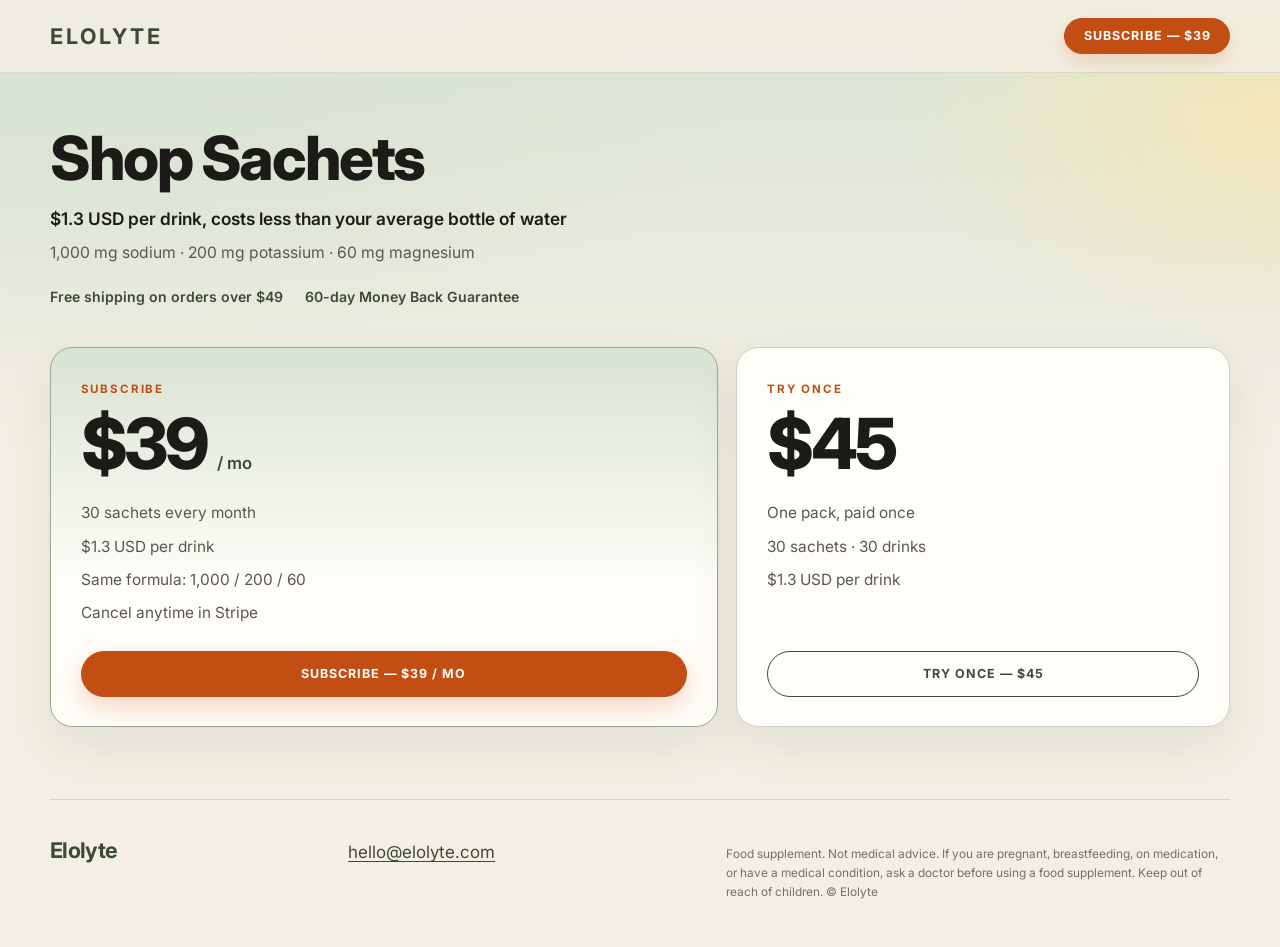
==== shop.html @ bbda3ca6 "Simplify the header to ELOLYTE and Subscribe — $39. Remove Shop Sachets from the nav on home and sho" ====
<!DOCTYPE html>
<html lang="en">
<head>
<meta charset="UTF-8">
<meta name="viewport" content="width=device-width, initial-scale=1.0">
<title>Shop Sachets — Elolyte</title>
<meta name="description" content="Elolyte sachets. Subscribe $39/mo or try once $45. $1.3 USD per drink. 1,000 mg sodium · 200 mg potassium · 60 mg magnesium.">
<meta name="robots" content="index,follow">
<meta name="theme-color" content="#d8e3d3">
<link rel="canonical" href="https://elolyte.com/shop.html">
<link rel="icon" href="favicon.svg" type="image/svg+xml">
<meta property="og:title" content="Shop Sachets — Elolyte">
<meta property="og:description" content="Subscribe $39/mo or try once $45. $1.3 USD per drink.">
<meta property="og:url" content="https://elolyte.com/shop.html">
<meta property="og:type" content="website">
<meta property="og:image" content="https://elolyte.com/assets/hydrate-hero.jpeg">
<meta property="og:image:alt" content="Elolyte hydrate sachet beside a glass of iced lemon water">
<meta name="twitter:card" content="summary_large_image">
<meta name="twitter:image" content="https://elolyte.com/assets/hydrate-hero.jpeg">
<link rel="preconnect" href="https://fonts.googleapis.com">
<link rel="preconnect" href="https://fonts.gstatic.com" crossorigin>
<link href="https://fonts.googleapis.com/css2?family=Inter:wght@400;500;600;700;800&display=swap" rel="stylesheet">
<link rel="stylesheet" href="styles.css">
</head>
<body>
  <header class="nav">
    <div class="wrap nav-inner">
      <a class="logo" href="/">ELOLYTE</a>
      <div class="nav-actions">
        <a class="btn nav-buy" data-buy="subscription" href="https://buy.stripe.com/00w9ATeHGcLve000Km6kg00">Subscribe — $39</a>
      </div>
    </div>
  </header>

  <main class="wrap shop" id="buy">
    <div class="shop-intro">
      <h1>Shop Sachets</h1>
      <p class="value-line">$1.3 USD per drink, costs less than your average bottle of water</p>
      <p class="dose-line">1,000 mg sodium · 200 mg potassium · 60 mg magnesium</p>
      <ul class="trust trust-shop" aria-label="Order guarantees">
        <li class="trust-item">Free shipping on orders over $49</li>
        <li class="trust-item">60-day Money Back Guarantee</li>
      </ul>
    </div>

    <div class="offers">
      <article class="offer offer-featured">
        <p class="offer-tag">Subscribe</p>
        <p class="price">$39 <span>/ mo</span></p>
        <ul>
          <li>30 sachets every month</li>
          <li>$1.3 USD per drink</li>
          <li>Same formula: 1,000 / 200 / 60</li>
          <li>Cancel anytime in Stripe</li>
        </ul>
        <a class="btn" data-buy="subscription" href="#buy">Subscribe — $39 / mo</a>
      </article>
      <article class="offer">
        <p class="offer-tag">Try once</p>
        <p class="price">$45</p>
        <ul>
          <li>One pack, paid once</li>
          <li>30 sachets · 30 drinks</li>
          <li>$1.3 USD per drink</li>
        </ul>
        <a class="btn btn-ghost" data-buy="one-time" href="#buy">Try once — $45</a>
      </article>
    </div>
  </main>

  <footer class="wrap">
    <a class="logo" href="/">Elolyte</a>
    <a href="mailto:hello@elolyte.com">hello@elolyte.com</a>
    <p class="fineprint">Food supplement. Not medical advice. If you are pregnant, breastfeeding, on medication, or have a medical condition, ask a doctor before using a food supplement. Keep out of reach of children. © Elolyte</p>
  </footer>
  <script src="buy.js"></script>
</body>
</html>
---- styles.css ----
:root {
  --sage: #c5d2be;
  --sage-wash: #d8e3d3;
  --sage-deep: #6f8468;
  --olive: #3d4a38;
  --cream: #f4efe4;
  --cream-hot: #fffaf1;
  --paper: #ece4d4;
  --ink: #1c1b17;
  --muted: #5a574e;
  --orange: #c24e14;
  --orange-hot: #a84210;
  --lemon: #e4b83a;
  --lemon-wash: #f3e7b8;
  --line: #c9d4c4;
  --card: #fffdf8;
  --fineprint: #6f7268;
  --shadow: 0 18px 46px rgba(61, 74, 56, 0.1);
}

*, *::before, *::after { box-sizing: border-box; margin: 0; padding: 0; }

html { scroll-behavior: smooth; }

body {
  min-height: 100svh;
  color: var(--ink);
  font-family: Inter, "Helvetica Neue", system-ui, sans-serif;
  font-size: 1.0625rem;
  line-height: 1.6;
  -webkit-font-smoothing: antialiased;
  background:
    radial-gradient(1200px 640px at 8% 0%, var(--sage-wash) 0%, transparent 58%),
    radial-gradient(900px 520px at 100% 12%, var(--lemon-wash) 0%, transparent 42%),
    linear-gradient(180deg, var(--sage-wash) 0%, var(--cream) 48%, var(--cream) 100%);
}

img { display: block; max-width: 100%; }
a { color: inherit; }
:focus-visible { outline: 2px solid var(--orange); outline-offset: 3px; }

.wrap { width: min(1180px, calc(100% - 3.25rem)); margin-inline: auto; }

.nav {
  position: sticky;
  top: 0;
  z-index: 20;
  background: color-mix(in srgb, var(--cream) 82%, transparent);
  backdrop-filter: blur(16px);
  border-bottom: 1px solid color-mix(in srgb, var(--line) 70%, transparent);
}

.nav-inner {
  display: flex;
  align-items: center;
  justify-content: space-between;
  height: 72px;
  gap: 1.25rem;
}

.nav-actions {
  display: flex;
  align-items: center;
  gap: 1rem 1.15rem;
}

.logo {
  font-size: 1.35rem;
  font-weight: 700;
  letter-spacing: -0.03em;
  text-decoration: none;
  color: var(--olive);
}

.nav .logo {
  letter-spacing: 0.14em;
}

.nav-link {
  text-decoration: none;
  font-size: 0.95rem;
  font-weight: 600;
  color: var(--olive);
}

.nav-link:hover,
.nav-link[aria-current="page"] { color: var(--ink); }

.btn {
  display: inline-flex;
  align-items: center;
  justify-content: center;
  gap: 0.55rem;
  background: var(--orange);
  color: #fff;
  text-decoration: none;
  border: 1px solid var(--orange);
  border-radius: 999px;
  padding: 1rem 1.55rem;
  font: 700 0.78rem/1 Inter, system-ui, sans-serif;
  letter-spacing: 0.08em;
  text-transform: uppercase;
  cursor: pointer;
  box-shadow: 0 10px 24px rgba(194, 78, 20, 0.22);
  transition: background 0.15s ease, border-color 0.15s ease, transform 0.15s ease;
}

.btn:hover { background: var(--orange-hot); border-color: var(--orange-hot); }
.btn:active { transform: translateY(1px); }

.nav-buy {
  padding: 0.7rem 1.15rem;
  box-shadow: 0 8px 18px rgba(194, 78, 20, 0.18);
}

.btn-ghost {
  background: transparent;
  color: var(--olive);
  border-color: var(--olive);
  box-shadow: none;
}

.btn-ghost:hover { background: var(--olive); color: var(--cream); border-color: var(--olive); }

.hero {
  display: grid;
  grid-template-columns: minmax(0, 1.02fr) minmax(0, 0.98fr);
  gap: 3.5rem;
  align-items: center;
  min-height: calc(100svh - 72px);
  padding: 3.25rem 0 4.25rem;
}

.hero h1 {
  font-size: clamp(2.7rem, 6.2vw, 4.85rem);
  font-weight: 800;
  letter-spacing: -0.045em;
  line-height: 1.02;
  max-width: 11ch;
  margin-bottom: 1.15rem;
}

.hero-sub {
  max-width: 36ch;
  color: var(--muted);
  font-size: 1.05rem;
  font-weight: 500;
  margin-bottom: 1.7rem;
}

.features {
  display: flex;
  flex-wrap: wrap;
  gap: 1.35rem 1.7rem;
  list-style: none;
  margin-top: 2.1rem;
}

.feature {
  display: flex;
  align-items: center;
  gap: 0.65rem;
  font-size: 0.92rem;
  font-weight: 600;
  color: var(--ink);
}

.feature svg {
  width: 1.35rem;
  height: 1.35rem;
  flex: none;
  color: var(--sage-deep);
}

.trust {
  display: flex;
  flex-wrap: wrap;
  gap: 0.7rem 1.35rem;
  list-style: none;
  margin-top: 1.55rem;
}

.trust-item {
  display: flex;
  align-items: center;
  gap: 0.5rem;
  font-size: 0.88rem;
  font-weight: 600;
  color: var(--olive);
}

.trust-item svg {
  width: 1.15rem;
  height: 1.15rem;
  flex: none;
  color: var(--lemon);
}

.trust-shop {
  margin: 1.35rem 0 0;
}

.hero-visual {
  position: relative;
}

.hero-photo {
  width: 100%;
  height: auto;
  max-height: min(78svh, 760px);
  object-fit: contain;
  filter: drop-shadow(0 22px 40px rgba(52, 62, 48, 0.16));
}

.shop {
  padding: 3.4rem 0 4.5rem;
}

.home-offers {
  padding-top: 1.2rem;
  border-top: 1px solid color-mix(in srgb, var(--line) 80%, transparent);
}

.shop-intro {
  max-width: 40rem;
  margin-bottom: 2.4rem;
}

.shop-intro h1,
.shop-intro h2 {
  font-size: clamp(2.4rem, 5vw, 3.8rem);
  font-weight: 800;
  letter-spacing: -0.04em;
  line-height: 1.05;
  margin-bottom: 0.85rem;
}

.value-line {
  font-size: 1.08rem;
  font-weight: 600;
  margin-bottom: 0.45rem;
}

.dose-line {
  color: var(--muted);
  font-size: 0.98rem;
}

.offers {
  display: grid;
  grid-template-columns: 1.15fr 0.85fr;
  gap: 1.15rem;
  align-items: stretch;
}

.offer {
  background: var(--card);
  border: 1px solid var(--line);
  border-radius: 1.4rem;
  padding: 2rem 1.85rem 1.8rem;
  display: flex;
  flex-direction: column;
  box-shadow: var(--shadow);
}

.offer-featured {
  background: linear-gradient(180deg, var(--sage-wash) 0%, var(--card) 62%);
  color: var(--ink);
  border-color: color-mix(in srgb, var(--sage-deep) 55%, var(--line));
}

.offer-tag {
  font-size: 0.72rem;
  font-weight: 700;
  letter-spacing: 0.16em;
  text-transform: uppercase;
  color: var(--orange);
  margin-bottom: 0.7rem;
}

.offer-featured .offer-tag { color: var(--orange); }

.price {
  font-size: clamp(3rem, 6vw, 4.4rem);
  font-weight: 800;
  letter-spacing: -0.045em;
  line-height: 0.9;
  margin: 0.15rem 0 0.45rem;
}

.price span {
  font-size: 1.05rem;
  font-weight: 600;
  letter-spacing: 0;
  color: var(--muted);
}

.offer-featured .price span { color: var(--olive); }

.offer ul {
  list-style: none;
  display: grid;
  gap: 0.55rem;
  margin: 1.15rem 0 1.55rem;
  color: var(--muted);
  font-size: 0.96rem;
}

.offer-featured ul { color: var(--muted); }
.offer .btn { width: 100%; margin-top: auto; }

footer {
  padding: 2.1rem 0 2.8rem;
  display: flex;
  justify-content: space-between;
  gap: 1rem;
  flex-wrap: wrap;
  align-items: baseline;
  border-top: 1px solid color-mix(in srgb, var(--line) 80%, transparent);
}

footer a { color: var(--olive); text-underline-offset: 3px; }
footer a:hover { color: var(--ink); }

.fineprint {
  width: 100%;
  font-size: 0.74rem;
  color: var(--fineprint);
  max-width: 72ch;
}

@media (max-width: 900px) {
  .wrap { width: min(1180px, calc(100% - 1.6rem)); }
  .hero,
  .offers { grid-template-columns: 1fr; }
  .hero {
    gap: 1.5rem;
    padding: 1.4rem 0 2.6rem;
    min-height: unset;
  }
  .hero-visual { order: -1; }
  .hero h1 { max-width: 12ch; }
  .hero-photo { max-height: min(58svh, 460px); margin-inline: auto; }
  .features { gap: 0.95rem 1.2rem; }
  .shop { padding: 2rem 0 3.2rem; }
  .nav-actions { gap: 0.7rem; }
  .nav-buy { padding: 0.62rem 0.95rem; }
}

@media (prefers-reduced-motion: reduce) {
  html { scroll-behavior: auto; }
  .btn { transition: none; }
}
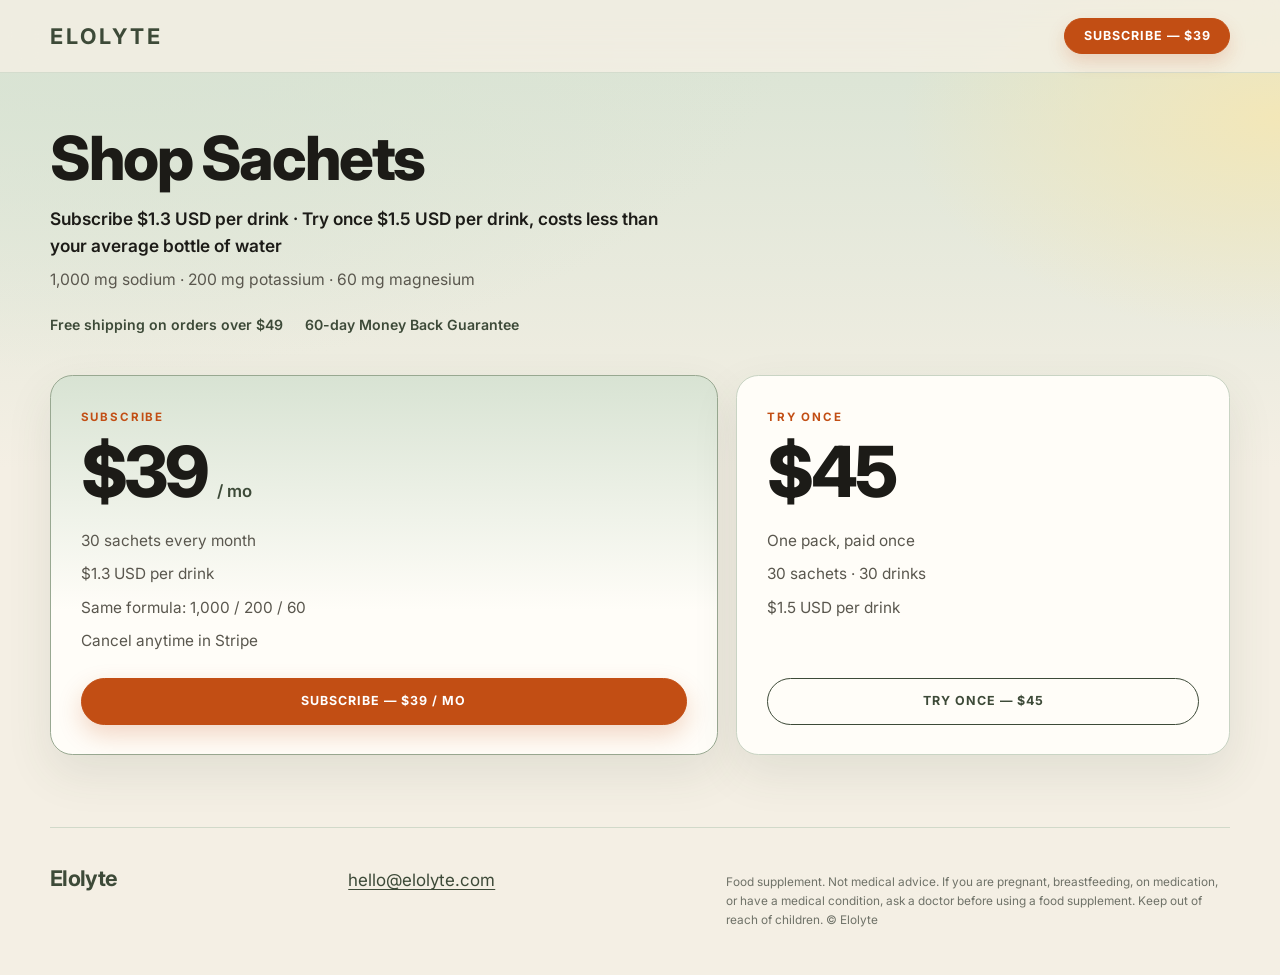
==== commit 2a5b1692: "Price Try once at $1.5 per drink, keep subscribe at $1.3. Split the shared value line so the $45 pac" ====
--- a/shop.html
+++ b/shop.html
@@ -4,13 +4,13 @@
 <meta charset="UTF-8">
 <meta name="viewport" content="width=device-width, initial-scale=1.0">
 <title>Shop Sachets — Elolyte</title>
-<meta name="description" content="Elolyte sachets. Subscribe $39/mo or try once $45. $1.3 USD per drink. 1,000 mg sodium · 200 mg potassium · 60 mg magnesium.">
+<meta name="description" content="Elolyte sachets. Subscribe $39/mo ($1.3 per drink) or try once $45 ($1.5 per drink). 1,000 mg sodium · 200 mg potassium · 60 mg magnesium.">
 <meta name="robots" content="index,follow">
 <meta name="theme-color" content="#d8e3d3">
 <link rel="canonical" href="https://elolyte.com/shop.html">
 <link rel="icon" href="favicon.svg" type="image/svg+xml">
 <meta property="og:title" content="Shop Sachets — Elolyte">
-<meta property="og:description" content="Subscribe $39/mo or try once $45. $1.3 USD per drink.">
+<meta property="og:description" content="Subscribe $39/mo ($1.3 per drink) or try once $45 ($1.5 per drink).">
 <meta property="og:url" content="https://elolyte.com/shop.html">
 <meta property="og:type" content="website">
 <meta property="og:image" content="https://elolyte.com/assets/hydrate-hero.jpeg">
@@ -35,7 +35,7 @@
   <main class="wrap shop" id="buy">
     <div class="shop-intro">
       <h1>Shop Sachets</h1>
-      <p class="value-line">$1.3 USD per drink, costs less than your average bottle of water</p>
+      <p class="value-line">Subscribe $1.3 USD per drink · Try once $1.5 USD per drink, costs less than your average bottle of water</p>
       <p class="dose-line">1,000 mg sodium · 200 mg potassium · 60 mg magnesium</p>
       <ul class="trust trust-shop" aria-label="Order guarantees">
         <li class="trust-item">Free shipping on orders over $49</li>
@@ -61,7 +61,7 @@
         <ul>
           <li>One pack, paid once</li>
           <li>30 sachets · 30 drinks</li>
-          <li>$1.3 USD per drink</li>
+          <li>$1.5 USD per drink</li>
         </ul>
         <a class="btn btn-ghost" data-buy="one-time" href="#buy">Try once — $45</a>
       </article>
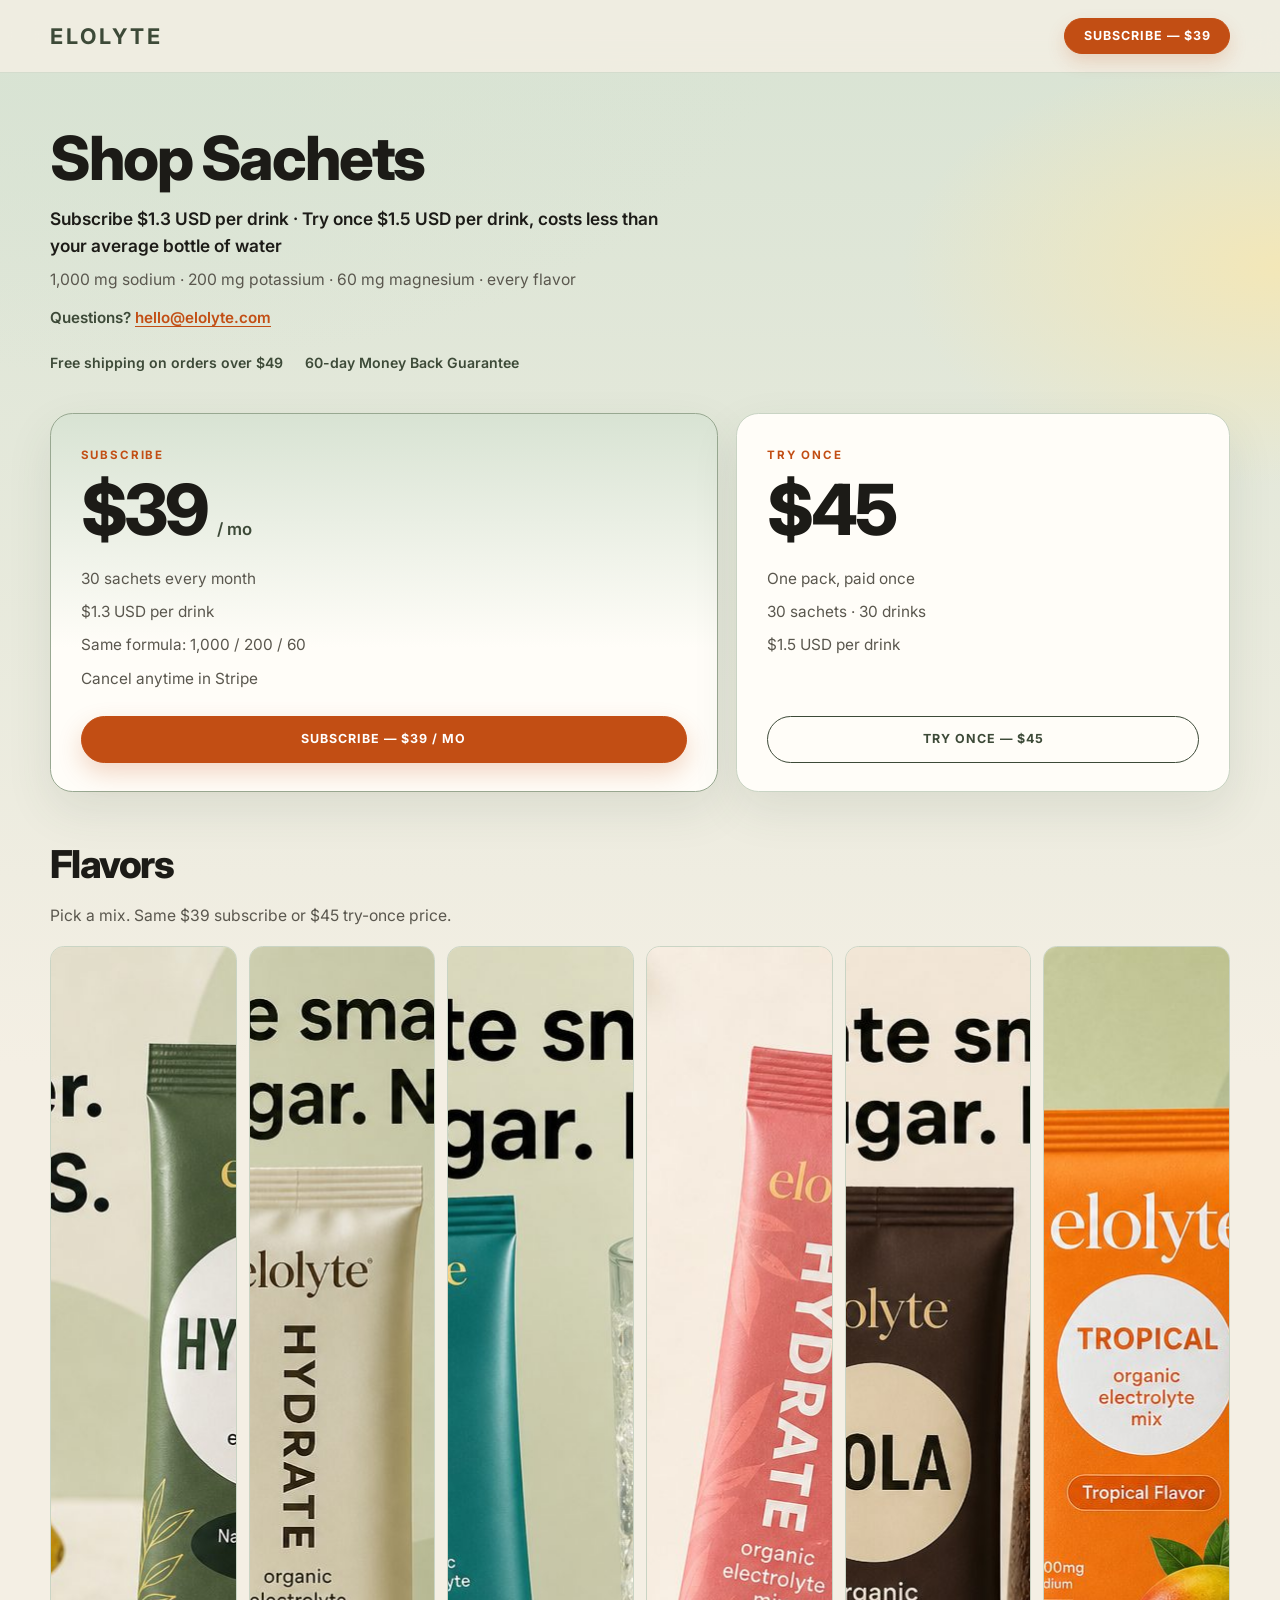
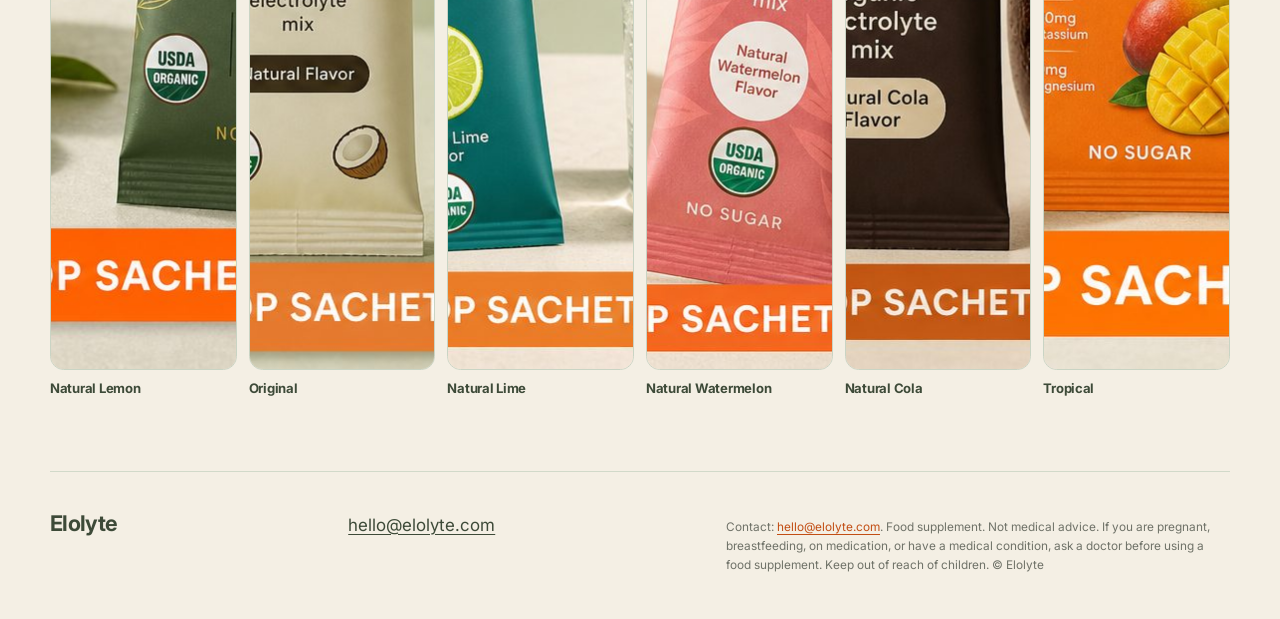
==== commit f4d69434: "Add six flavor buy cards and hello@elolyte.com contact. Landing page now shows Lemon, Original, Lime" ====
--- a/shop.html
+++ b/shop.html
@@ -4,7 +4,7 @@
 <meta charset="UTF-8">
 <meta name="viewport" content="width=device-width, initial-scale=1.0">
 <title>Shop Sachets — Elolyte</title>
-<meta name="description" content="Elolyte sachets. Subscribe $39/mo ($1.3 per drink) or try once $45 ($1.5 per drink). 1,000 mg sodium · 200 mg potassium · 60 mg magnesium.">
+<meta name="description" content="Elolyte sachets in six flavors. Subscribe $39/mo ($1.3 per drink) or try once $45 ($1.5 per drink). 1,000 mg sodium · 200 mg potassium · 60 mg magnesium.">
 <meta name="robots" content="index,follow">
 <meta name="theme-color" content="#d8e3d3">
 <link rel="canonical" href="https://elolyte.com/shop.html">
@@ -36,7 +36,8 @@
     <div class="shop-intro">
       <h1>Shop Sachets</h1>
       <p class="value-line">Subscribe $1.3 USD per drink · Try once $1.5 USD per drink, costs less than your average bottle of water</p>
-      <p class="dose-line">1,000 mg sodium · 200 mg potassium · 60 mg magnesium</p>
+      <p class="dose-line">1,000 mg sodium · 200 mg potassium · 60 mg magnesium · every flavor</p>
+      <p class="contact-line">Questions? <a href="mailto:hello@elolyte.com">hello@elolyte.com</a></p>
       <ul class="trust trust-shop" aria-label="Order guarantees">
         <li class="trust-item">Free shipping on orders over $49</li>
         <li class="trust-item">60-day Money Back Guarantee</li>
@@ -66,12 +67,43 @@
         <a class="btn btn-ghost" data-buy="one-time" href="#buy">Try once — $45</a>
       </article>
     </div>
+
+    <section class="shop-flavors" aria-labelledby="shop-flavors-heading">
+      <h2 id="shop-flavors-heading">Flavors</h2>
+      <p class="dose-line">Pick a mix. Same $39 subscribe or $45 try-once price.</p>
+      <div class="flavor-list">
+        <a class="flavor-chip" href="/#flavor-lemon">
+          <img src="assets/flavors/lemon.jpg" width="1536" height="1024" alt="">
+          <span>Natural Lemon</span>
+        </a>
+        <a class="flavor-chip" href="/#flavor-original">
+          <img src="assets/flavors/original.jpg" width="1536" height="1024" alt="">
+          <span>Original</span>
+        </a>
+        <a class="flavor-chip" href="/#flavor-lime">
+          <img src="assets/flavors/lime.jpg" width="1536" height="1024" alt="">
+          <span>Natural Lime</span>
+        </a>
+        <a class="flavor-chip" href="/#flavor-watermelon">
+          <img src="assets/flavors/watermelon.jpg" width="1536" height="1024" alt="">
+          <span>Natural Watermelon</span>
+        </a>
+        <a class="flavor-chip" href="/#flavor-cola">
+          <img src="assets/flavors/cola.jpg" width="1536" height="1024" alt="">
+          <span>Natural Cola</span>
+        </a>
+        <a class="flavor-chip" href="/#flavor-tropical">
+          <img src="assets/flavors/tropical.jpg" width="1536" height="1024" alt="">
+          <span>Tropical</span>
+        </a>
+      </div>
+    </section>
   </main>
 
   <footer class="wrap">
     <a class="logo" href="/">Elolyte</a>
     <a href="mailto:hello@elolyte.com">hello@elolyte.com</a>
-    <p class="fineprint">Food supplement. Not medical advice. If you are pregnant, breastfeeding, on medication, or have a medical condition, ask a doctor before using a food supplement. Keep out of reach of children. © Elolyte</p>
+    <p class="fineprint">Contact: <a href="mailto:hello@elolyte.com">hello@elolyte.com</a>. Food supplement. Not medical advice. If you are pregnant, breastfeeding, on medication, or have a medical condition, ask a doctor before using a food supplement. Keep out of reach of children. © Elolyte</p>
   </footer>
   <script src="buy.js"></script>
 </body>
--- a/styles.css
+++ b/styles.css
@@ -221,6 +221,122 @@
   border-top: 1px solid color-mix(in srgb, var(--line) 80%, transparent);
 }
 
+.flavors {
+  padding: 1.2rem 0 3.4rem;
+  border-top: 1px solid color-mix(in srgb, var(--line) 80%, transparent);
+}
+
+.flavor-grid {
+  display: grid;
+  grid-template-columns: repeat(3, minmax(0, 1fr));
+  gap: 1.15rem;
+}
+
+.flavor-card {
+  background: var(--card);
+  border: 1px solid var(--line);
+  border-radius: 1.4rem;
+  overflow: hidden;
+  display: flex;
+  flex-direction: column;
+  box-shadow: var(--shadow);
+}
+
+.flavor-photo {
+  width: 100%;
+  aspect-ratio: 4 / 3;
+  object-fit: cover;
+  background: var(--sage-wash);
+}
+
+.flavor-body {
+  padding: 1.15rem 1.2rem 1.25rem;
+  display: flex;
+  flex-direction: column;
+  flex: 1;
+}
+
+.flavor-body h3 {
+  font-size: 1.2rem;
+  font-weight: 800;
+  letter-spacing: -0.03em;
+  line-height: 1.15;
+  margin-bottom: 0.3rem;
+}
+
+.flavor-body p {
+  color: var(--muted);
+  font-size: 0.95rem;
+  font-weight: 500;
+  margin-bottom: 1rem;
+}
+
+.flavor-actions {
+  display: grid;
+  gap: 0.55rem;
+  margin-top: auto;
+}
+
+.flavor-actions .btn {
+  width: 100%;
+  padding: 0.85rem 1rem;
+}
+
+.contact-line {
+  margin-top: 0.85rem;
+  font-size: 0.95rem;
+  font-weight: 600;
+  color: var(--olive);
+}
+
+.contact-line a {
+  color: var(--orange);
+  text-underline-offset: 3px;
+}
+
+.contact-line a:hover { color: var(--orange-hot); }
+
+.shop-flavors {
+  margin-top: 2.6rem;
+}
+
+.shop-flavors h2 {
+  font-size: clamp(1.8rem, 4vw, 2.4rem);
+  font-weight: 800;
+  letter-spacing: -0.04em;
+  margin-bottom: 0.45rem;
+}
+
+.flavor-list {
+  display: grid;
+  grid-template-columns: repeat(6, minmax(0, 1fr));
+  gap: 0.75rem;
+  margin-top: 1.15rem;
+}
+
+.flavor-chip {
+  display: flex;
+  flex-direction: column;
+  gap: 0.5rem;
+  text-decoration: none;
+  color: var(--olive);
+  font-size: 0.82rem;
+  font-weight: 700;
+  letter-spacing: -0.02em;
+}
+
+.flavor-chip img {
+  width: 100%;
+  aspect-ratio: 4 / 3;
+  object-fit: cover;
+  border-radius: 0.85rem;
+  border: 1px solid var(--line);
+  background: var(--sage-wash);
+}
+
+.flavor-chip:hover { color: var(--ink); }
+.flavor-chip:hover img { border-color: var(--sage-deep); }
+
 .shop-intro {
   max-width: 40rem;
   margin-bottom: 2.4rem;
@@ -321,6 +437,8 @@
 
 footer a { color: var(--olive); text-underline-offset: 3px; }
 footer a:hover { color: var(--ink); }
+.fineprint a { color: var(--orange); }
+.fineprint a:hover { color: var(--orange-hot); }
 
 .fineprint {
   width: 100%;
@@ -333,6 +451,8 @@
   .wrap { width: min(1180px, calc(100% - 1.6rem)); }
   .hero,
   .offers { grid-template-columns: 1fr; }
+  .flavor-grid { grid-template-columns: 1fr 1fr; }
+  .flavor-list { grid-template-columns: repeat(3, minmax(0, 1fr)); }
   .hero {
     gap: 1.5rem;
     padding: 1.4rem 0 2.6rem;
@@ -347,6 +467,11 @@
   .nav-buy { padding: 0.62rem 0.95rem; }
 }
 
+@media (max-width: 640px) {
+  .flavor-grid { grid-template-columns: 1fr; }
+  .flavor-list { grid-template-columns: 1fr 1fr; }
+}
+
 @media (prefers-reduced-motion: reduce) {
   html { scroll-behavior: auto; }
   .btn { transition: none; }
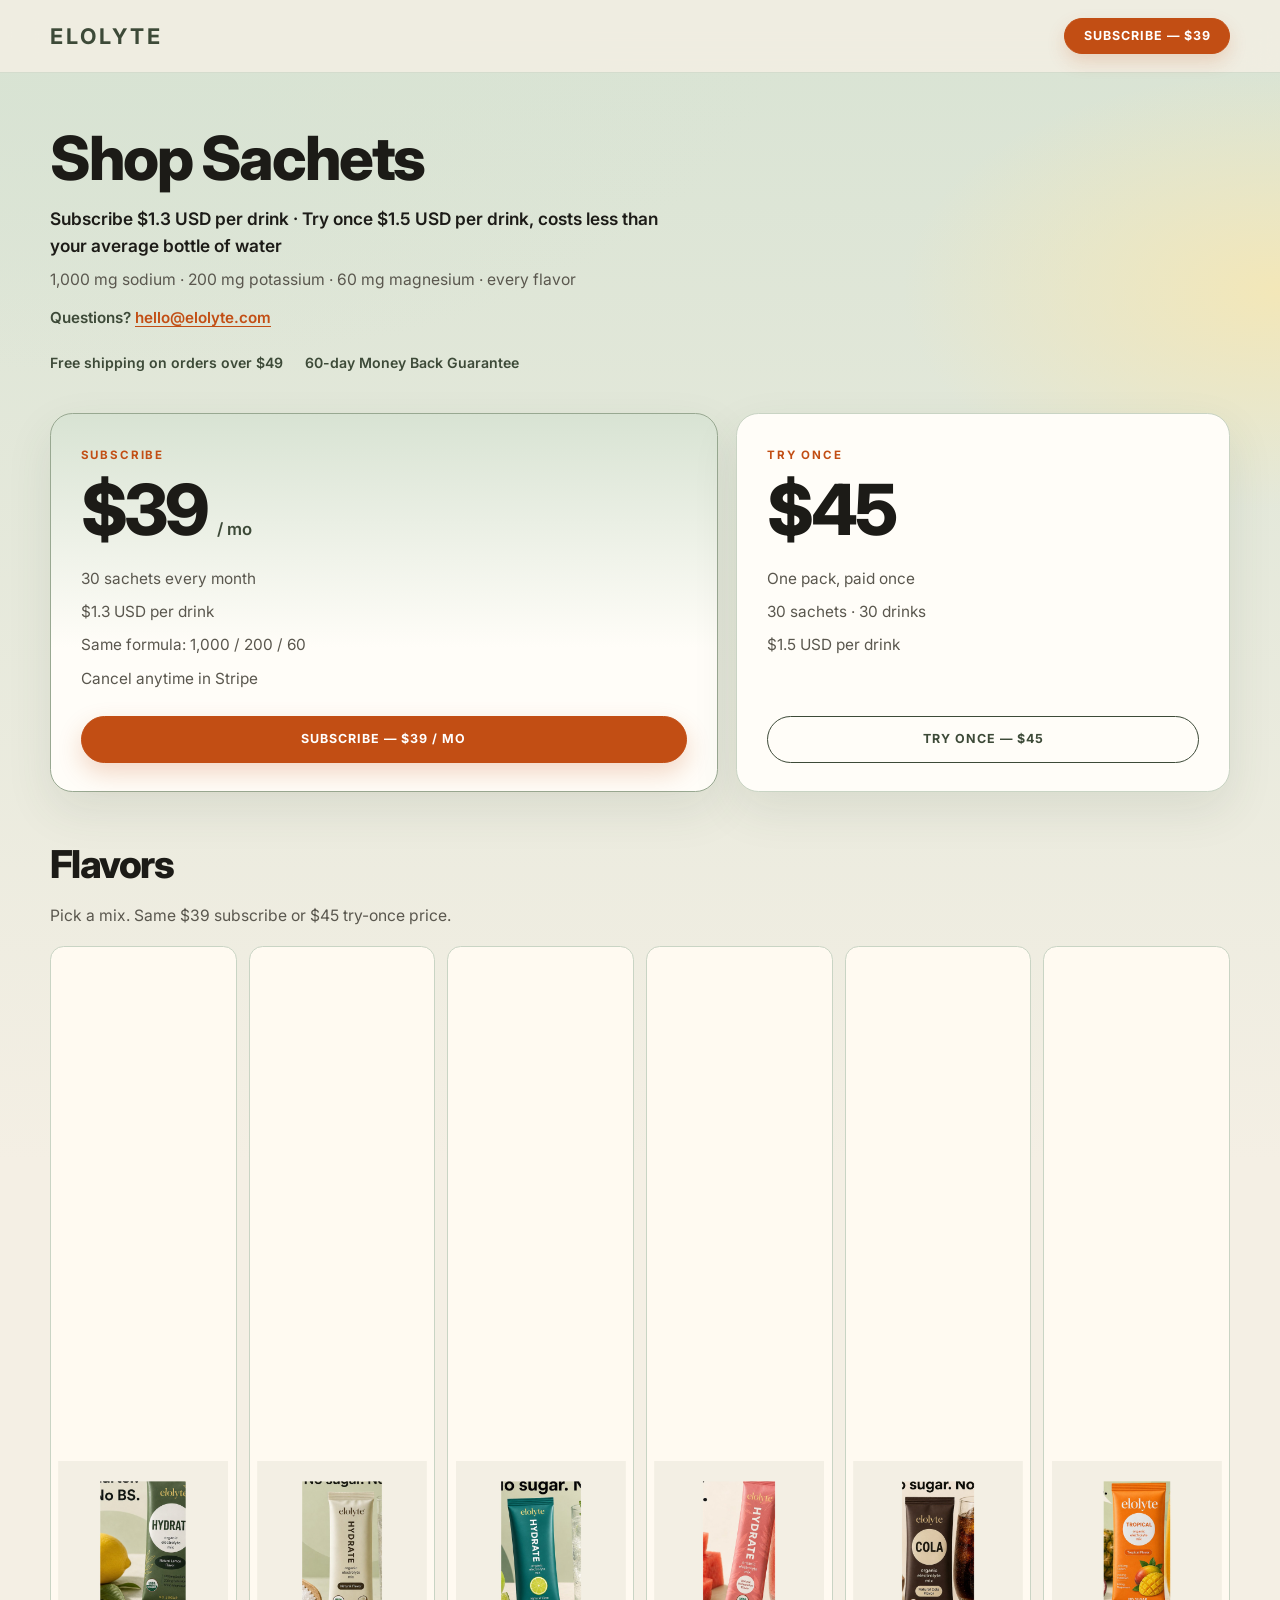
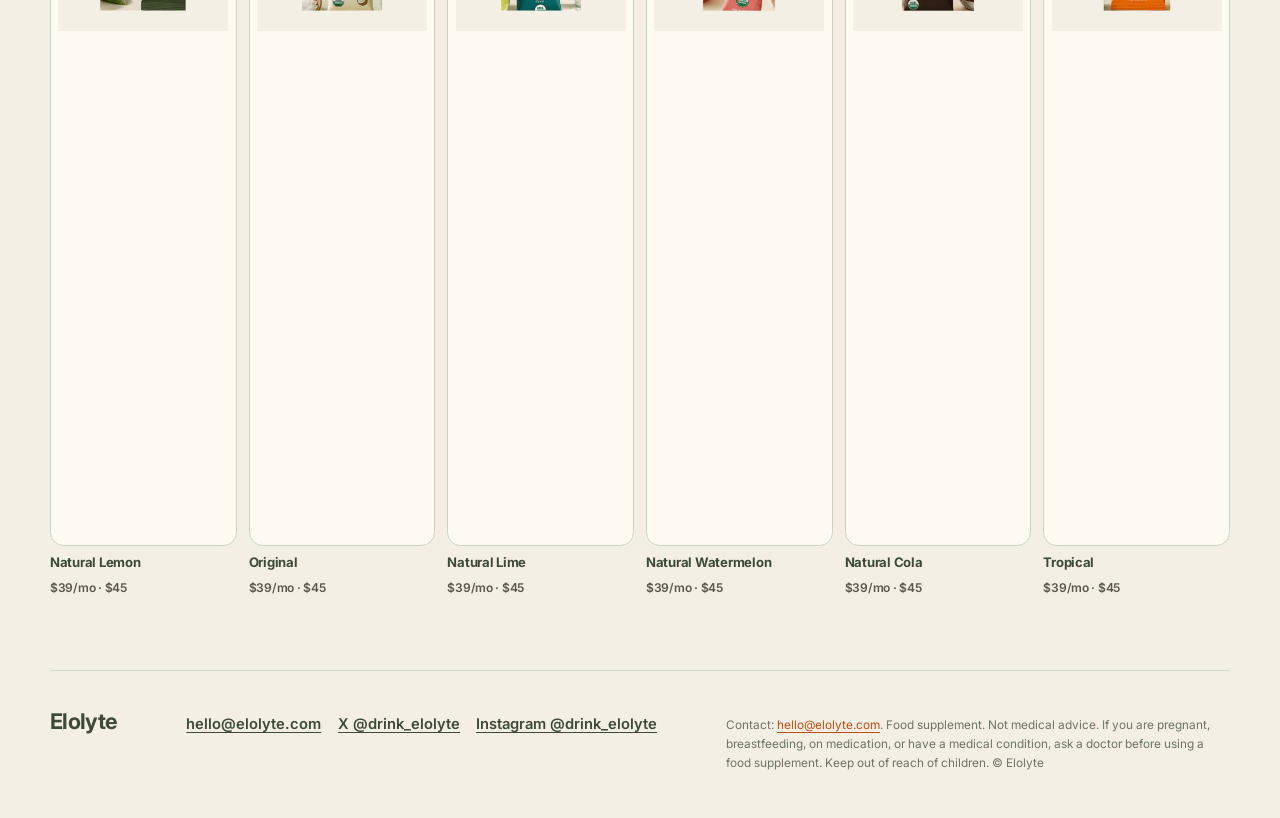
==== commit 1c6062a3: "Restyle flavors as a square product grid, add @drink_elolyte. Crop lifestyle tiles to the sachet, le" ====
--- a/shop.html
+++ b/shop.html
@@ -73,28 +73,34 @@
       <p class="dose-line">Pick a mix. Same $39 subscribe or $45 try-once price.</p>
       <div class="flavor-list">
         <a class="flavor-chip" href="/#flavor-lemon">
-          <img src="assets/flavors/lemon.jpg" width="1536" height="1024" alt="">
+          <img src="assets/flavors/lemon.jpg" width="1200" height="1200" alt="">
           <span>Natural Lemon</span>
+          <span class="flavor-price">$39/mo · $45</span>
         </a>
         <a class="flavor-chip" href="/#flavor-original">
-          <img src="assets/flavors/original.jpg" width="1536" height="1024" alt="">
+          <img src="assets/flavors/original.jpg" width="1200" height="1200" alt="">
           <span>Original</span>
+          <span class="flavor-price">$39/mo · $45</span>
         </a>
         <a class="flavor-chip" href="/#flavor-lime">
-          <img src="assets/flavors/lime.jpg" width="1536" height="1024" alt="">
+          <img src="assets/flavors/lime.jpg" width="1200" height="1200" alt="">
           <span>Natural Lime</span>
+          <span class="flavor-price">$39/mo · $45</span>
         </a>
         <a class="flavor-chip" href="/#flavor-watermelon">
-          <img src="assets/flavors/watermelon.jpg" width="1536" height="1024" alt="">
+          <img src="assets/flavors/watermelon.jpg" width="1200" height="1200" alt="">
           <span>Natural Watermelon</span>
+          <span class="flavor-price">$39/mo · $45</span>
         </a>
         <a class="flavor-chip" href="/#flavor-cola">
-          <img src="assets/flavors/cola.jpg" width="1536" height="1024" alt="">
+          <img src="assets/flavors/cola.jpg" width="1200" height="1200" alt="">
           <span>Natural Cola</span>
+          <span class="flavor-price">$39/mo · $45</span>
         </a>
         <a class="flavor-chip" href="/#flavor-tropical">
-          <img src="assets/flavors/tropical.jpg" width="1536" height="1024" alt="">
+          <img src="assets/flavors/tropical.jpg" width="1200" height="1200" alt="">
           <span>Tropical</span>
+          <span class="flavor-price">$39/mo · $45</span>
         </a>
       </div>
     </section>
@@ -102,7 +108,13 @@
 
   <footer class="wrap">
     <a class="logo" href="/">Elolyte</a>
-    <a href="mailto:hello@elolyte.com">hello@elolyte.com</a>
+    <div class="footer-contact">
+      <a href="mailto:hello@elolyte.com">hello@elolyte.com</a>
+      <span class="footer-social">
+        <a href="https://x.com/drink_elolyte" rel="noopener noreferrer">X @drink_elolyte</a>
+        <a href="https://www.instagram.com/drink_elolyte/" rel="noopener noreferrer">Instagram @drink_elolyte</a>
+      </span>
+    </div>
     <p class="fineprint">Contact: <a href="mailto:hello@elolyte.com">hello@elolyte.com</a>. Food supplement. Not medical advice. If you are pregnant, breastfeeding, on medication, or have a medical condition, ask a doctor before using a food supplement. Keep out of reach of children. © Elolyte</p>
   </footer>
   <script src="buy.js"></script>
--- a/styles.css
+++ b/styles.css
@@ -229,57 +229,68 @@
 .flavor-grid {
   display: grid;
   grid-template-columns: repeat(3, minmax(0, 1fr));
-  gap: 1.15rem;
+  gap: 1.6rem 1.2rem;
+  align-items: stretch;
 }
 
 .flavor-card {
   background: var(--card);
   border: 1px solid var(--line);
-  border-radius: 1.4rem;
-  overflow: hidden;
+  border-radius: 1.15rem;
   display: flex;
   flex-direction: column;
-  box-shadow: var(--shadow);
+  min-height: 100%;
+}
+
+.flavor-media {
+  aspect-ratio: 1 / 1;
+  background: var(--cream-hot);
+  display: flex;
+  align-items: center;
+  justify-content: center;
+  padding: 1.1rem;
+  border-bottom: 1px solid color-mix(in srgb, var(--line) 70%, transparent);
 }
 
 .flavor-photo {
   width: 100%;
-  aspect-ratio: 4 / 3;
-  object-fit: cover;
-  background: var(--sage-wash);
+  height: 100%;
+  object-fit: contain;
+  object-position: center;
+  background: transparent;
 }
 
 .flavor-body {
-  padding: 1.15rem 1.2rem 1.25rem;
+  padding: 1.15rem 1.2rem 1.3rem;
   display: flex;
   flex-direction: column;
   flex: 1;
 }
 
 .flavor-body h3 {
-  font-size: 1.2rem;
+  font-size: 1.15rem;
   font-weight: 800;
   letter-spacing: -0.03em;
   line-height: 1.15;
-  margin-bottom: 0.3rem;
-}
-
-.flavor-body p {
-  color: var(--muted);
+  margin-bottom: 0.35rem;
+}
+
+.flavor-price {
+  color: var(--olive);
   font-size: 0.95rem;
-  font-weight: 500;
-  margin-bottom: 1rem;
+  font-weight: 600;
+  margin-bottom: 1.05rem;
 }
 
 .flavor-actions {
   display: grid;
-  gap: 0.55rem;
+  gap: 0.5rem;
   margin-top: auto;
 }
 
 .flavor-actions .btn {
   width: 100%;
-  padding: 0.85rem 1rem;
+  padding: 0.82rem 1rem;
 }
 
 .contact-line {
@@ -317,7 +328,7 @@
 .flavor-chip {
   display: flex;
   flex-direction: column;
-  gap: 0.5rem;
+  gap: 0.35rem;
   text-decoration: none;
   color: var(--olive);
   font-size: 0.82rem;
@@ -325,13 +336,22 @@
   letter-spacing: -0.02em;
 }
 
+.flavor-chip .flavor-price {
+  font-size: 0.75rem;
+  font-weight: 600;
+  color: var(--muted);
+  margin-bottom: 0;
+}
+
 .flavor-chip img {
   width: 100%;
-  aspect-ratio: 4 / 3;
-  object-fit: cover;
+  aspect-ratio: 1 / 1;
+  object-fit: contain;
+  object-position: center;
+  padding: 0.45rem;
   border-radius: 0.85rem;
   border: 1px solid var(--line);
-  background: var(--sage-wash);
+  background: var(--cream-hot);
 }
 
 .flavor-chip:hover { color: var(--ink); }
@@ -433,6 +453,21 @@
   flex-wrap: wrap;
   align-items: baseline;
   border-top: 1px solid color-mix(in srgb, var(--line) 80%, transparent);
+}
+
+.footer-contact {
+  display: flex;
+  flex-wrap: wrap;
+  align-items: baseline;
+  gap: 0.35rem 1.05rem;
+  font-size: 0.92rem;
+  font-weight: 600;
+}
+
+.footer-social {
+  display: flex;
+  flex-wrap: wrap;
+  gap: 0.7rem 1rem;
 }
 
 footer a { color: var(--olive); text-underline-offset: 3px; }
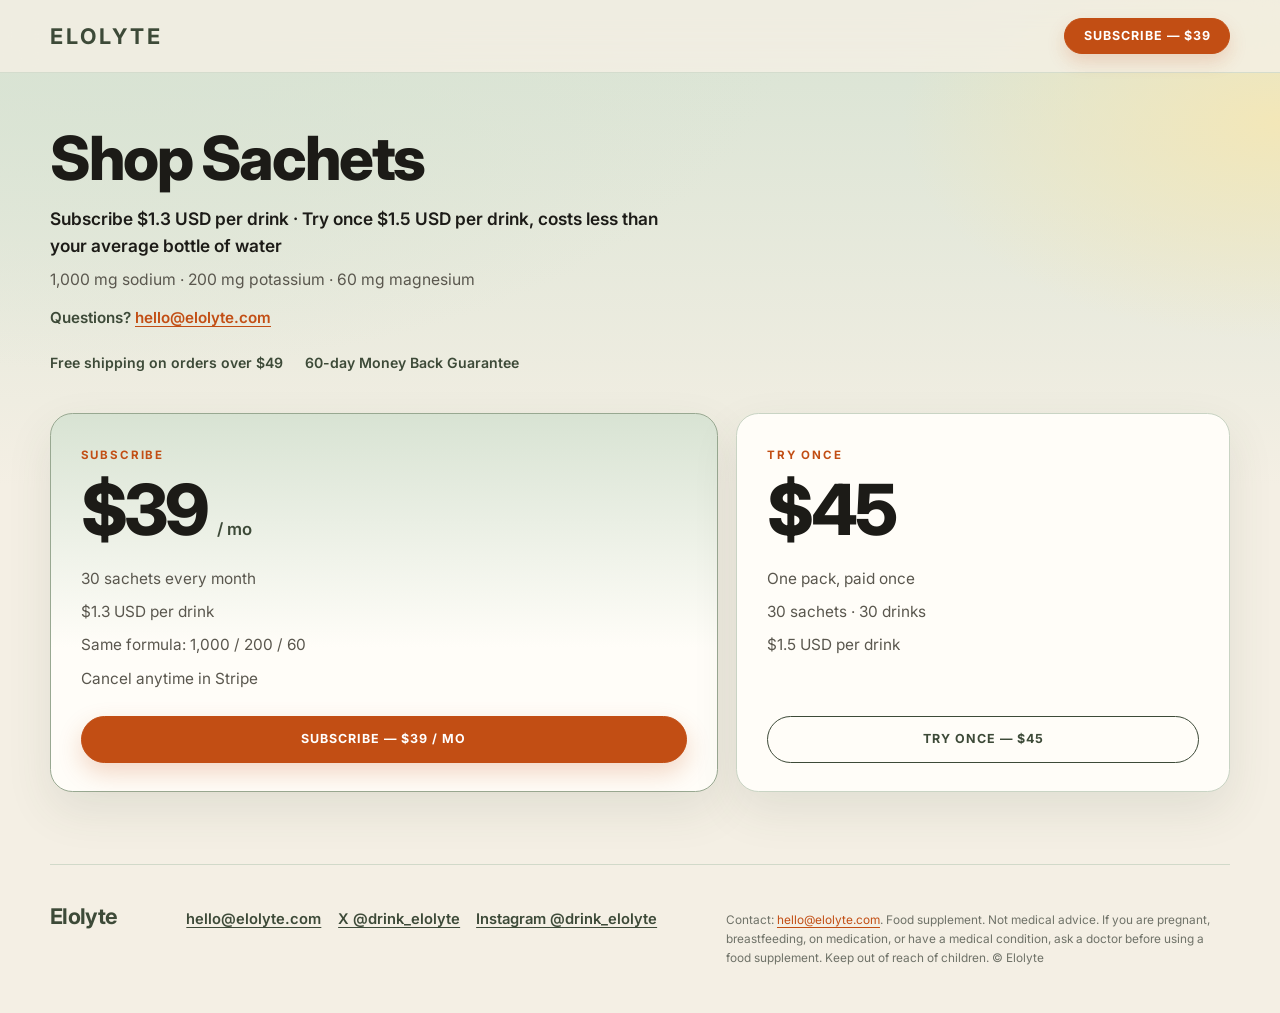
==== commit c2f0ca10: "Remove flavor gallery and assets; keep contact and socials. The six flavor cards and assets/flavors " ====
--- a/shop.html
+++ b/shop.html
@@ -4,7 +4,7 @@
 <meta charset="UTF-8">
 <meta name="viewport" content="width=device-width, initial-scale=1.0">
 <title>Shop Sachets — Elolyte</title>
-<meta name="description" content="Elolyte sachets in six flavors. Subscribe $39/mo ($1.3 per drink) or try once $45 ($1.5 per drink). 1,000 mg sodium · 200 mg potassium · 60 mg magnesium.">
+<meta name="description" content="Elolyte sachets. Subscribe $39/mo ($1.3 per drink) or try once $45 ($1.5 per drink). 1,000 mg sodium · 200 mg potassium · 60 mg magnesium.">
 <meta name="robots" content="index,follow">
 <meta name="theme-color" content="#d8e3d3">
 <link rel="canonical" href="https://elolyte.com/shop.html">
@@ -36,7 +36,7 @@
     <div class="shop-intro">
       <h1>Shop Sachets</h1>
       <p class="value-line">Subscribe $1.3 USD per drink · Try once $1.5 USD per drink, costs less than your average bottle of water</p>
-      <p class="dose-line">1,000 mg sodium · 200 mg potassium · 60 mg magnesium · every flavor</p>
+      <p class="dose-line">1,000 mg sodium · 200 mg potassium · 60 mg magnesium</p>
       <p class="contact-line">Questions? <a href="mailto:hello@elolyte.com">hello@elolyte.com</a></p>
       <ul class="trust trust-shop" aria-label="Order guarantees">
         <li class="trust-item">Free shipping on orders over $49</li>
@@ -67,43 +67,6 @@
         <a class="btn btn-ghost" data-buy="one-time" href="#buy">Try once — $45</a>
       </article>
     </div>
-
-    <section class="shop-flavors" aria-labelledby="shop-flavors-heading">
-      <h2 id="shop-flavors-heading">Flavors</h2>
-      <p class="dose-line">Pick a mix. Same $39 subscribe or $45 try-once price.</p>
-      <div class="flavor-list">
-        <a class="flavor-chip" href="/#flavor-lemon">
-          <img src="assets/flavors/lemon.jpg" width="1200" height="1200" alt="">
-          <span>Natural Lemon</span>
-          <span class="flavor-price">$39/mo · $45</span>
-        </a>
-        <a class="flavor-chip" href="/#flavor-original">
-          <img src="assets/flavors/original.jpg" width="1200" height="1200" alt="">
-          <span>Original</span>
-          <span class="flavor-price">$39/mo · $45</span>
-        </a>
-        <a class="flavor-chip" href="/#flavor-lime">
-          <img src="assets/flavors/lime.jpg" width="1200" height="1200" alt="">
-          <span>Natural Lime</span>
-          <span class="flavor-price">$39/mo · $45</span>
-        </a>
-        <a class="flavor-chip" href="/#flavor-watermelon">
-          <img src="assets/flavors/watermelon.jpg" width="1200" height="1200" alt="">
-          <span>Natural Watermelon</span>
-          <span class="flavor-price">$39/mo · $45</span>
-        </a>
-        <a class="flavor-chip" href="/#flavor-cola">
-          <img src="assets/flavors/cola.jpg" width="1200" height="1200" alt="">
-          <span>Natural Cola</span>
-          <span class="flavor-price">$39/mo · $45</span>
-        </a>
-        <a class="flavor-chip" href="/#flavor-tropical">
-          <img src="assets/flavors/tropical.jpg" width="1200" height="1200" alt="">
-          <span>Tropical</span>
-          <span class="flavor-price">$39/mo · $45</span>
-        </a>
-      </div>
-    </section>
   </main>
 
   <footer class="wrap">
--- a/styles.css
+++ b/styles.css
@@ -221,78 +221,6 @@
   border-top: 1px solid color-mix(in srgb, var(--line) 80%, transparent);
 }
 
-.flavors {
-  padding: 1.2rem 0 3.4rem;
-  border-top: 1px solid color-mix(in srgb, var(--line) 80%, transparent);
-}
-
-.flavor-grid {
-  display: grid;
-  grid-template-columns: repeat(3, minmax(0, 1fr));
-  gap: 1.6rem 1.2rem;
-  align-items: stretch;
-}
-
-.flavor-card {
-  background: var(--card);
-  border: 1px solid var(--line);
-  border-radius: 1.15rem;
-  display: flex;
-  flex-direction: column;
-  min-height: 100%;
-}
-
-.flavor-media {
-  aspect-ratio: 1 / 1;
-  background: var(--cream-hot);
-  display: flex;
-  align-items: center;
-  justify-content: center;
-  padding: 1.1rem;
-  border-bottom: 1px solid color-mix(in srgb, var(--line) 70%, transparent);
-}
-
-.flavor-photo {
-  width: 100%;
-  height: 100%;
-  object-fit: contain;
-  object-position: center;
-  background: transparent;
-}
-
-.flavor-body {
-  padding: 1.15rem 1.2rem 1.3rem;
-  display: flex;
-  flex-direction: column;
-  flex: 1;
-}
-
-.flavor-body h3 {
-  font-size: 1.15rem;
-  font-weight: 800;
-  letter-spacing: -0.03em;
-  line-height: 1.15;
-  margin-bottom: 0.35rem;
-}
-
-.flavor-price {
-  color: var(--olive);
-  font-size: 0.95rem;
-  font-weight: 600;
-  margin-bottom: 1.05rem;
-}
-
-.flavor-actions {
-  display: grid;
-  gap: 0.5rem;
-  margin-top: auto;
-}
-
-.flavor-actions .btn {
-  width: 100%;
-  padding: 0.82rem 1rem;
-}
-
 .contact-line {
   margin-top: 0.85rem;
   font-size: 0.95rem;
@@ -306,56 +234,6 @@
 }
 
 .contact-line a:hover { color: var(--orange-hot); }
-
-.shop-flavors {
-  margin-top: 2.6rem;
-}
-
-.shop-flavors h2 {
-  font-size: clamp(1.8rem, 4vw, 2.4rem);
-  font-weight: 800;
-  letter-spacing: -0.04em;
-  margin-bottom: 0.45rem;
-}
-
-.flavor-list {
-  display: grid;
-  grid-template-columns: repeat(6, minmax(0, 1fr));
-  gap: 0.75rem;
-  margin-top: 1.15rem;
-}
-
-.flavor-chip {
-  display: flex;
-  flex-direction: column;
-  gap: 0.35rem;
-  text-decoration: none;
-  color: var(--olive);
-  font-size: 0.82rem;
-  font-weight: 700;
-  letter-spacing: -0.02em;
-}
-
-.flavor-chip .flavor-price {
-  font-size: 0.75rem;
-  font-weight: 600;
-  color: var(--muted);
-  margin-bottom: 0;
-}
-
-.flavor-chip img {
-  width: 100%;
-  aspect-ratio: 1 / 1;
-  object-fit: contain;
-  object-position: center;
-  padding: 0.45rem;
-  border-radius: 0.85rem;
-  border: 1px solid var(--line);
-  background: var(--cream-hot);
-}
-
-.flavor-chip:hover { color: var(--ink); }
-.flavor-chip:hover img { border-color: var(--sage-deep); }
 
 .shop-intro {
   max-width: 40rem;
@@ -486,8 +364,6 @@
   .wrap { width: min(1180px, calc(100% - 1.6rem)); }
   .hero,
   .offers { grid-template-columns: 1fr; }
-  .flavor-grid { grid-template-columns: 1fr 1fr; }
-  .flavor-list { grid-template-columns: repeat(3, minmax(0, 1fr)); }
   .hero {
     gap: 1.5rem;
     padding: 1.4rem 0 2.6rem;
@@ -502,11 +378,6 @@
   .nav-buy { padding: 0.62rem 0.95rem; }
 }
 
-@media (max-width: 640px) {
-  .flavor-grid { grid-template-columns: 1fr; }
-  .flavor-list { grid-template-columns: 1fr 1fr; }
-}
-
 @media (prefers-reduced-motion: reduce) {
   html { scroll-behavior: auto; }
   .btn { transition: none; }
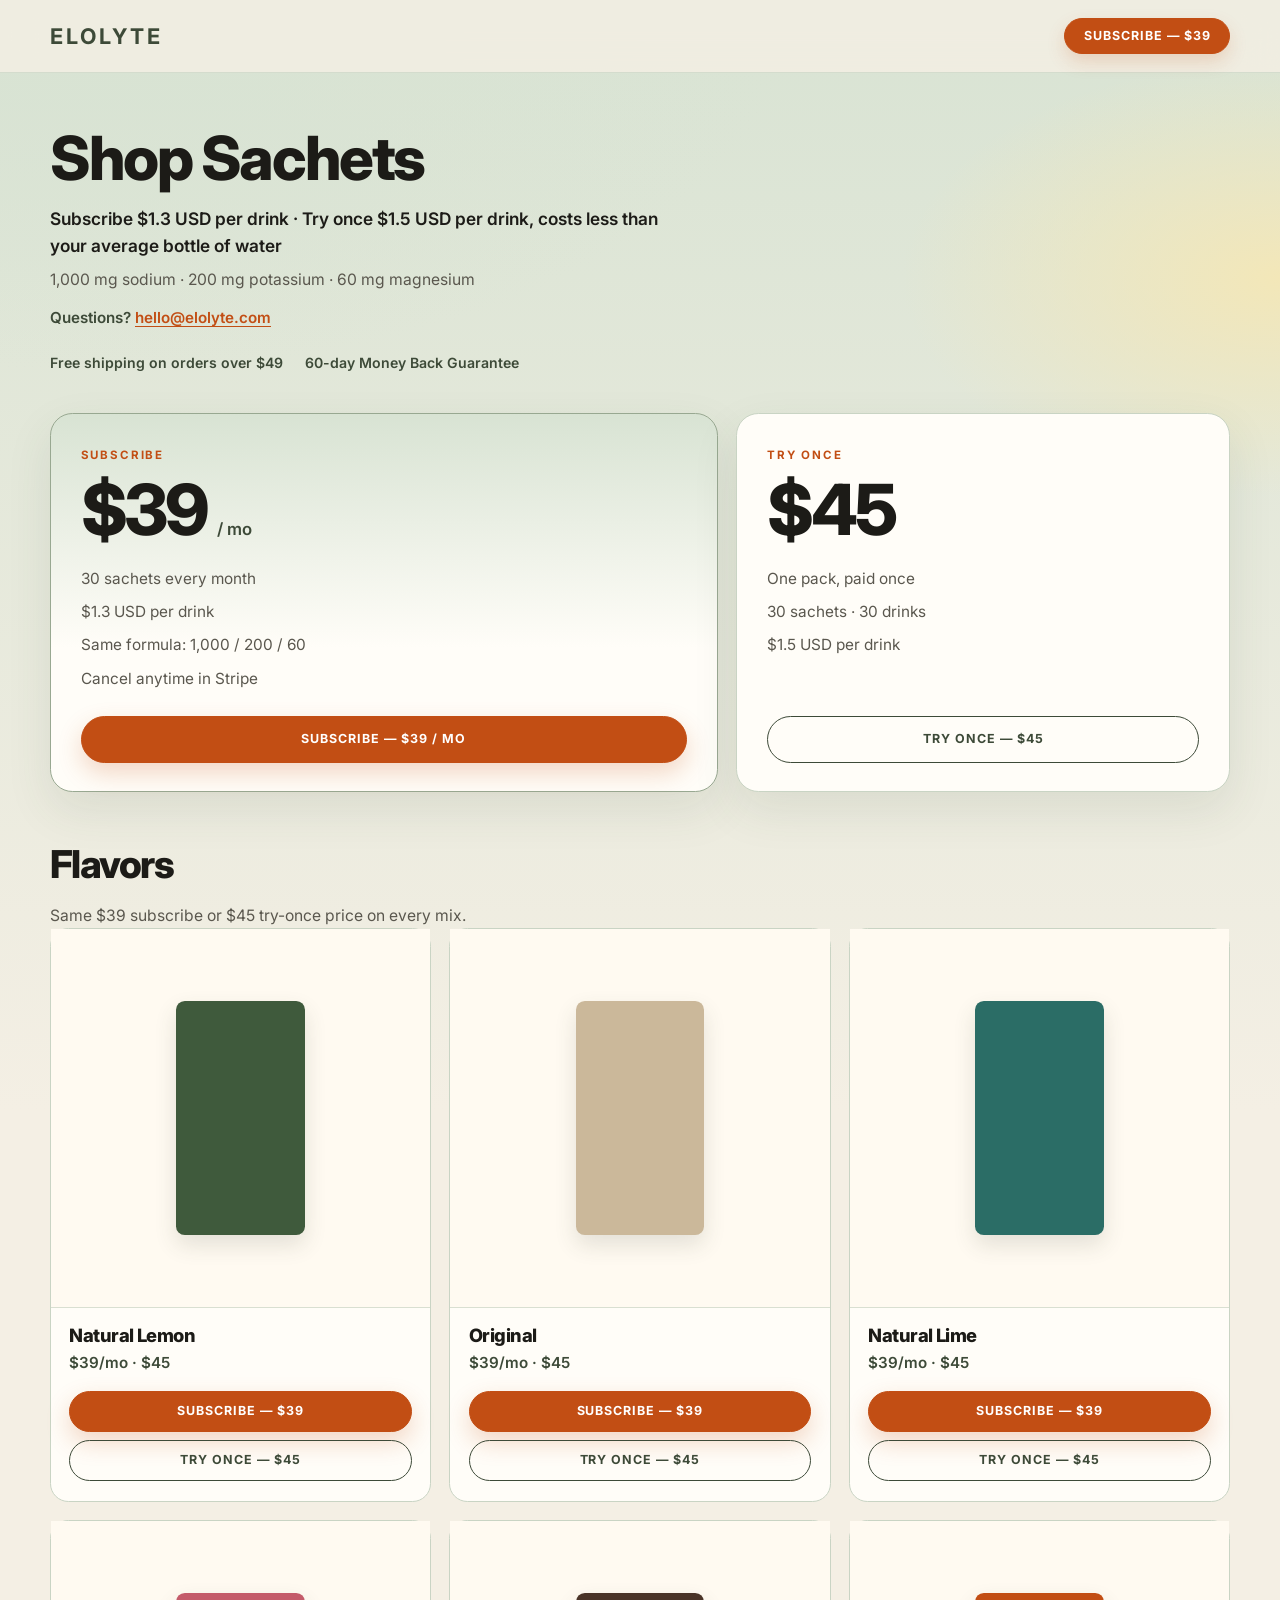
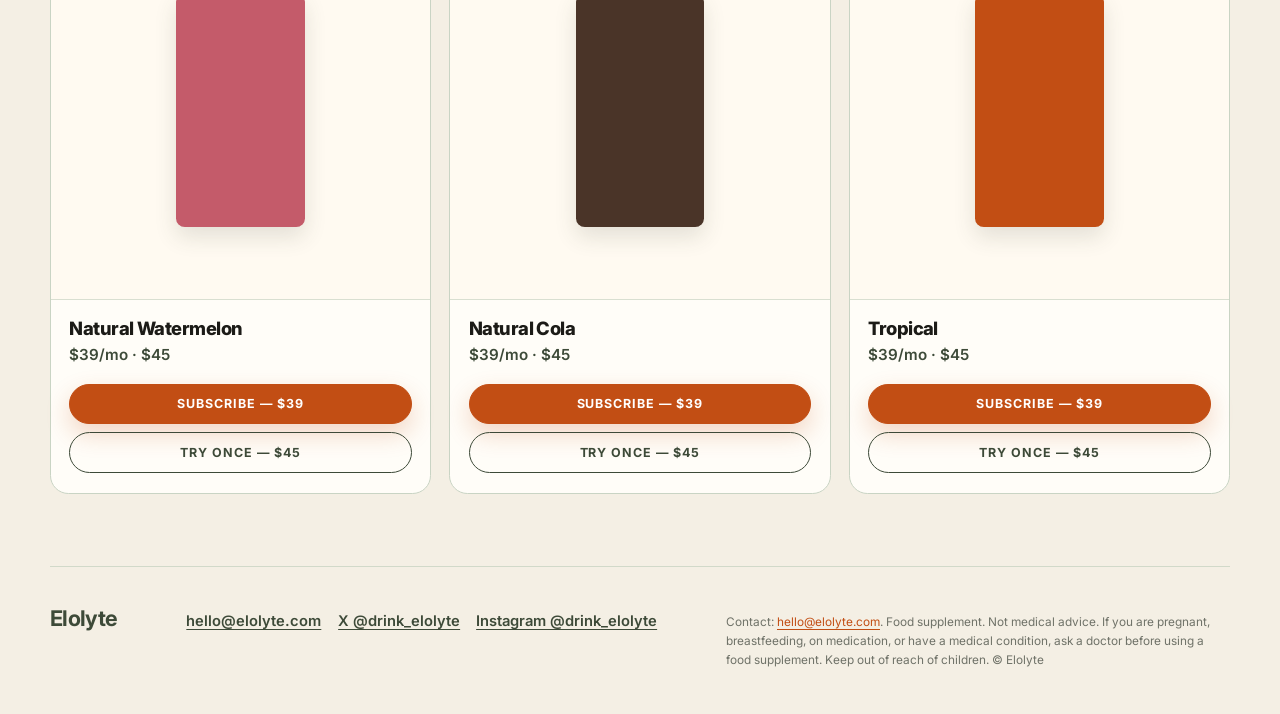
==== commit 29be5e1b: "Add six flavor products with per-flavor Subscribe and Try once. Homepage and shop list Lemon, Origin" ====
--- a/shop.html
+++ b/shop.html
@@ -4,7 +4,7 @@
 <meta charset="UTF-8">
 <meta name="viewport" content="width=device-width, initial-scale=1.0">
 <title>Shop Sachets — Elolyte</title>
-<meta name="description" content="Elolyte sachets. Subscribe $39/mo ($1.3 per drink) or try once $45 ($1.5 per drink). 1,000 mg sodium · 200 mg potassium · 60 mg magnesium.">
+<meta name="description" content="Elolyte sachets in six flavors. Subscribe $39/mo ($1.3 per drink) or try once $45 ($1.5 per drink). 1,000 mg sodium · 200 mg potassium · 60 mg magnesium.">
 <meta name="robots" content="index,follow">
 <meta name="theme-color" content="#d8e3d3">
 <link rel="canonical" href="https://elolyte.com/shop.html">
@@ -67,6 +67,79 @@
         <a class="btn btn-ghost" data-buy="one-time" href="#buy">Try once — $45</a>
       </article>
     </div>
+
+    <section class="shop-flavors" aria-labelledby="shop-flavors-heading">
+      <h2 id="shop-flavors-heading">Flavors</h2>
+      <p class="dose-line">Same $39 subscribe or $45 try-once price on every mix.</p>
+      <div class="flavor-grid flavor-grid-shop">
+        <article class="flavor-card" id="shop-flavor-lemon">
+          <div class="flavor-swatch" data-tone="lemon" aria-hidden="true"><span class="flavor-pack"></span></div>
+          <div class="flavor-body">
+            <h3>Natural Lemon</h3>
+            <p class="flavor-price">$39/mo · $45</p>
+            <div class="flavor-actions">
+              <a class="btn" data-buy="subscription" data-flavor="Natural Lemon" href="https://buy.stripe.com/00w9ATeHGcLve000Km6kg00">Subscribe — $39</a>
+              <a class="btn btn-ghost" data-buy="one-time" data-flavor="Natural Lemon" href="https://buy.stripe.com/00w5kD0QQ8vf5tu78K6kg01">Try once — $45</a>
+            </div>
+          </div>
+        </article>
+        <article class="flavor-card" id="shop-flavor-original">
+          <div class="flavor-swatch" data-tone="original" aria-hidden="true"><span class="flavor-pack"></span></div>
+          <div class="flavor-body">
+            <h3>Original</h3>
+            <p class="flavor-price">$39/mo · $45</p>
+            <div class="flavor-actions">
+              <a class="btn" data-buy="subscription" data-flavor="Original" href="https://buy.stripe.com/00w9ATeHGcLve000Km6kg00">Subscribe — $39</a>
+              <a class="btn btn-ghost" data-buy="one-time" data-flavor="Original" href="https://buy.stripe.com/00w5kD0QQ8vf5tu78K6kg01">Try once — $45</a>
+            </div>
+          </div>
+        </article>
+        <article class="flavor-card" id="shop-flavor-lime">
+          <div class="flavor-swatch" data-tone="lime" aria-hidden="true"><span class="flavor-pack"></span></div>
+          <div class="flavor-body">
+            <h3>Natural Lime</h3>
+            <p class="flavor-price">$39/mo · $45</p>
+            <div class="flavor-actions">
+              <a class="btn" data-buy="subscription" data-flavor="Natural Lime" href="https://buy.stripe.com/00w9ATeHGcLve000Km6kg00">Subscribe — $39</a>
+              <a class="btn btn-ghost" data-buy="one-time" data-flavor="Natural Lime" href="https://buy.stripe.com/00w5kD0QQ8vf5tu78K6kg01">Try once — $45</a>
+            </div>
+          </div>
+        </article>
+        <article class="flavor-card" id="shop-flavor-watermelon">
+          <div class="flavor-swatch" data-tone="watermelon" aria-hidden="true"><span class="flavor-pack"></span></div>
+          <div class="flavor-body">
+            <h3>Natural Watermelon</h3>
+            <p class="flavor-price">$39/mo · $45</p>
+            <div class="flavor-actions">
+              <a class="btn" data-buy="subscription" data-flavor="Natural Watermelon" href="https://buy.stripe.com/00w9ATeHGcLve000Km6kg00">Subscribe — $39</a>
+              <a class="btn btn-ghost" data-buy="one-time" data-flavor="Natural Watermelon" href="https://buy.stripe.com/00w5kD0QQ8vf5tu78K6kg01">Try once — $45</a>
+            </div>
+          </div>
+        </article>
+        <article class="flavor-card" id="shop-flavor-cola">
+          <div class="flavor-swatch" data-tone="cola" aria-hidden="true"><span class="flavor-pack"></span></div>
+          <div class="flavor-body">
+            <h3>Natural Cola</h3>
+            <p class="flavor-price">$39/mo · $45</p>
+            <div class="flavor-actions">
+              <a class="btn" data-buy="subscription" data-flavor="Natural Cola" href="https://buy.stripe.com/00w9ATeHGcLve000Km6kg00">Subscribe — $39</a>
+              <a class="btn btn-ghost" data-buy="one-time" data-flavor="Natural Cola" href="https://buy.stripe.com/00w5kD0QQ8vf5tu78K6kg01">Try once — $45</a>
+            </div>
+          </div>
+        </article>
+        <article class="flavor-card" id="shop-flavor-tropical">
+          <div class="flavor-swatch" data-tone="tropical" aria-hidden="true"><span class="flavor-pack"></span></div>
+          <div class="flavor-body">
+            <h3>Tropical</h3>
+            <p class="flavor-price">$39/mo · $45</p>
+            <div class="flavor-actions">
+              <a class="btn" data-buy="subscription" data-flavor="Tropical" href="https://buy.stripe.com/00w9ATeHGcLve000Km6kg00">Subscribe — $39</a>
+              <a class="btn btn-ghost" data-buy="one-time" data-flavor="Tropical" href="https://buy.stripe.com/00w5kD0QQ8vf5tu78K6kg01">Try once — $45</a>
+            </div>
+          </div>
+        </article>
+      </div>
+    </section>
   </main>
 
   <footer class="wrap">
--- a/styles.css
+++ b/styles.css
@@ -221,6 +221,101 @@
   border-top: 1px solid color-mix(in srgb, var(--line) 80%, transparent);
 }
 
+.flavors {
+  padding: 1.2rem 0 3.4rem;
+  border-top: 1px solid color-mix(in srgb, var(--line) 80%, transparent);
+}
+
+.flavor-grid {
+  display: grid;
+  grid-template-columns: repeat(3, minmax(0, 1fr));
+  gap: 1.15rem;
+  align-items: stretch;
+}
+
+.flavor-card {
+  background: var(--card);
+  border: 1px solid var(--line);
+  border-radius: 1.15rem;
+  display: flex;
+  flex-direction: column;
+  min-height: 100%;
+}
+
+.flavor-swatch {
+  aspect-ratio: 1 / 1;
+  background: var(--cream-hot);
+  display: flex;
+  align-items: center;
+  justify-content: center;
+  border-bottom: 1px solid color-mix(in srgb, var(--line) 70%, transparent);
+}
+
+.flavor-pack {
+  width: 34%;
+  height: 62%;
+  border-radius: 0.55rem;
+  box-shadow: 0 10px 22px rgba(61, 74, 56, 0.14);
+}
+
+.flavor-swatch[data-tone="lemon"] .flavor-pack { background: #3f5a3c; }
+.flavor-swatch[data-tone="original"] .flavor-pack { background: #cbb89a; }
+.flavor-swatch[data-tone="lime"] .flavor-pack { background: #2b6d66; }
+.flavor-swatch[data-tone="watermelon"] .flavor-pack { background: #c45b6a; }
+.flavor-swatch[data-tone="cola"] .flavor-pack { background: #4a3428; }
+.flavor-swatch[data-tone="tropical"] .flavor-pack { background: var(--orange); }
+
+.flavor-body {
+  padding: 1.1rem 1.15rem 1.25rem;
+  display: flex;
+  flex-direction: column;
+  flex: 1;
+}
+
+.flavor-body h3 {
+  font-size: 1.15rem;
+  font-weight: 800;
+  letter-spacing: -0.03em;
+  line-height: 1.15;
+  margin-bottom: 0.28rem;
+}
+
+.flavor-blurb {
+  color: var(--muted);
+  font-size: 0.92rem;
+  font-weight: 500;
+  margin-bottom: 0.45rem;
+}
+
+.flavor-price {
+  color: var(--olive);
+  font-size: 0.95rem;
+  font-weight: 600;
+  margin-bottom: 1rem;
+}
+
+.flavor-actions {
+  display: grid;
+  gap: 0.5rem;
+  margin-top: auto;
+}
+
+.flavor-actions .btn {
+  width: 100%;
+  padding: 0.82rem 1rem;
+}
+
+.shop-flavors {
+  margin-top: 2.6rem;
+}
+
+.shop-flavors h2 {
+  font-size: clamp(1.8rem, 4vw, 2.4rem);
+  font-weight: 800;
+  letter-spacing: -0.04em;
+  margin-bottom: 0.45rem;
+}
+
 .contact-line {
   margin-top: 0.85rem;
   font-size: 0.95rem;
@@ -364,6 +459,7 @@
   .wrap { width: min(1180px, calc(100% - 1.6rem)); }
   .hero,
   .offers { grid-template-columns: 1fr; }
+  .flavor-grid { grid-template-columns: 1fr 1fr; }
   .hero {
     gap: 1.5rem;
     padding: 1.4rem 0 2.6rem;
@@ -378,6 +474,10 @@
   .nav-buy { padding: 0.62rem 0.95rem; }
 }
 
+@media (max-width: 640px) {
+  .flavor-grid { grid-template-columns: 1fr; }
+}
+
 @media (prefers-reduced-motion: reduce) {
   html { scroll-behavior: auto; }
   .btn { transition: none; }
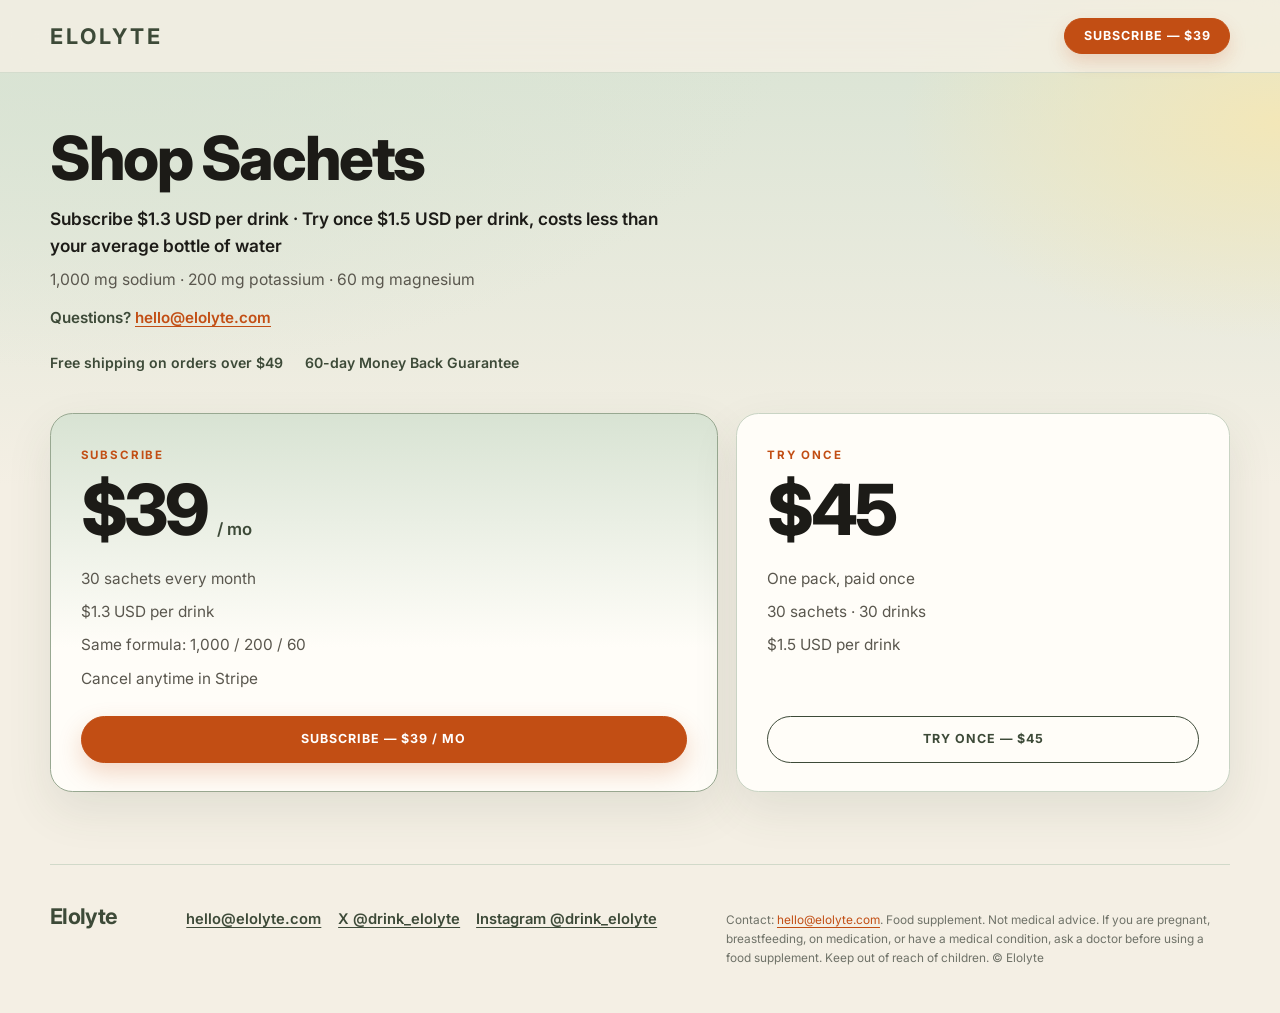
==== commit 358ae242: "Remove every multi-flavor gallery from the public site. Home and shop are a single product again: he" ====
--- a/shop.html
+++ b/shop.html
@@ -4,7 +4,7 @@
 <meta charset="UTF-8">
 <meta name="viewport" content="width=device-width, initial-scale=1.0">
 <title>Shop Sachets — Elolyte</title>
-<meta name="description" content="Elolyte sachets in six flavors. Subscribe $39/mo ($1.3 per drink) or try once $45 ($1.5 per drink). 1,000 mg sodium · 200 mg potassium · 60 mg magnesium.">
+<meta name="description" content="Elolyte sachets. Subscribe $39/mo ($1.3 per drink) or try once $45 ($1.5 per drink). 1,000 mg sodium · 200 mg potassium · 60 mg magnesium.">
 <meta name="robots" content="index,follow">
 <meta name="theme-color" content="#d8e3d3">
 <link rel="canonical" href="https://elolyte.com/shop.html">
@@ -67,79 +67,6 @@
         <a class="btn btn-ghost" data-buy="one-time" href="#buy">Try once — $45</a>
       </article>
     </div>
-
-    <section class="shop-flavors" aria-labelledby="shop-flavors-heading">
-      <h2 id="shop-flavors-heading">Flavors</h2>
-      <p class="dose-line">Same $39 subscribe or $45 try-once price on every mix.</p>
-      <div class="flavor-grid flavor-grid-shop">
-        <article class="flavor-card" id="shop-flavor-lemon">
-          <div class="flavor-swatch" data-tone="lemon" aria-hidden="true"><span class="flavor-pack"></span></div>
-          <div class="flavor-body">
-            <h3>Natural Lemon</h3>
-            <p class="flavor-price">$39/mo · $45</p>
-            <div class="flavor-actions">
-              <a class="btn" data-buy="subscription" data-flavor="Natural Lemon" href="https://buy.stripe.com/00w9ATeHGcLve000Km6kg00">Subscribe — $39</a>
-              <a class="btn btn-ghost" data-buy="one-time" data-flavor="Natural Lemon" href="https://buy.stripe.com/00w5kD0QQ8vf5tu78K6kg01">Try once — $45</a>
-            </div>
-          </div>
-        </article>
-        <article class="flavor-card" id="shop-flavor-original">
-          <div class="flavor-swatch" data-tone="original" aria-hidden="true"><span class="flavor-pack"></span></div>
-          <div class="flavor-body">
-            <h3>Original</h3>
-            <p class="flavor-price">$39/mo · $45</p>
-            <div class="flavor-actions">
-              <a class="btn" data-buy="subscription" data-flavor="Original" href="https://buy.stripe.com/00w9ATeHGcLve000Km6kg00">Subscribe — $39</a>
-              <a class="btn btn-ghost" data-buy="one-time" data-flavor="Original" href="https://buy.stripe.com/00w5kD0QQ8vf5tu78K6kg01">Try once — $45</a>
-            </div>
-          </div>
-        </article>
-        <article class="flavor-card" id="shop-flavor-lime">
-          <div class="flavor-swatch" data-tone="lime" aria-hidden="true"><span class="flavor-pack"></span></div>
-          <div class="flavor-body">
-            <h3>Natural Lime</h3>
-            <p class="flavor-price">$39/mo · $45</p>
-            <div class="flavor-actions">
-              <a class="btn" data-buy="subscription" data-flavor="Natural Lime" href="https://buy.stripe.com/00w9ATeHGcLve000Km6kg00">Subscribe — $39</a>
-              <a class="btn btn-ghost" data-buy="one-time" data-flavor="Natural Lime" href="https://buy.stripe.com/00w5kD0QQ8vf5tu78K6kg01">Try once — $45</a>
-            </div>
-          </div>
-        </article>
-        <article class="flavor-card" id="shop-flavor-watermelon">
-          <div class="flavor-swatch" data-tone="watermelon" aria-hidden="true"><span class="flavor-pack"></span></div>
-          <div class="flavor-body">
-            <h3>Natural Watermelon</h3>
-            <p class="flavor-price">$39/mo · $45</p>
-            <div class="flavor-actions">
-              <a class="btn" data-buy="subscription" data-flavor="Natural Watermelon" href="https://buy.stripe.com/00w9ATeHGcLve000Km6kg00">Subscribe — $39</a>
-              <a class="btn btn-ghost" data-buy="one-time" data-flavor="Natural Watermelon" href="https://buy.stripe.com/00w5kD0QQ8vf5tu78K6kg01">Try once — $45</a>
-            </div>
-          </div>
-        </article>
-        <article class="flavor-card" id="shop-flavor-cola">
-          <div class="flavor-swatch" data-tone="cola" aria-hidden="true"><span class="flavor-pack"></span></div>
-          <div class="flavor-body">
-            <h3>Natural Cola</h3>
-            <p class="flavor-price">$39/mo · $45</p>
-            <div class="flavor-actions">
-              <a class="btn" data-buy="subscription" data-flavor="Natural Cola" href="https://buy.stripe.com/00w9ATeHGcLve000Km6kg00">Subscribe — $39</a>
-              <a class="btn btn-ghost" data-buy="one-time" data-flavor="Natural Cola" href="https://buy.stripe.com/00w5kD0QQ8vf5tu78K6kg01">Try once — $45</a>
-            </div>
-          </div>
-        </article>
-        <article class="flavor-card" id="shop-flavor-tropical">
-          <div class="flavor-swatch" data-tone="tropical" aria-hidden="true"><span class="flavor-pack"></span></div>
-          <div class="flavor-body">
-            <h3>Tropical</h3>
-            <p class="flavor-price">$39/mo · $45</p>
-            <div class="flavor-actions">
-              <a class="btn" data-buy="subscription" data-flavor="Tropical" href="https://buy.stripe.com/00w9ATeHGcLve000Km6kg00">Subscribe — $39</a>
-              <a class="btn btn-ghost" data-buy="one-time" data-flavor="Tropical" href="https://buy.stripe.com/00w5kD0QQ8vf5tu78K6kg01">Try once — $45</a>
-            </div>
-          </div>
-        </article>
-      </div>
-    </section>
   </main>
 
   <footer class="wrap">
--- a/styles.css
+++ b/styles.css
@@ -221,101 +221,6 @@
   border-top: 1px solid color-mix(in srgb, var(--line) 80%, transparent);
 }
 
-.flavors {
-  padding: 1.2rem 0 3.4rem;
-  border-top: 1px solid color-mix(in srgb, var(--line) 80%, transparent);
-}
-
-.flavor-grid {
-  display: grid;
-  grid-template-columns: repeat(3, minmax(0, 1fr));
-  gap: 1.15rem;
-  align-items: stretch;
-}
-
-.flavor-card {
-  background: var(--card);
-  border: 1px solid var(--line);
-  border-radius: 1.15rem;
-  display: flex;
-  flex-direction: column;
-  min-height: 100%;
-}
-
-.flavor-swatch {
-  aspect-ratio: 1 / 1;
-  background: var(--cream-hot);
-  display: flex;
-  align-items: center;
-  justify-content: center;
-  border-bottom: 1px solid color-mix(in srgb, var(--line) 70%, transparent);
-}
-
-.flavor-pack {
-  width: 34%;
-  height: 62%;
-  border-radius: 0.55rem;
-  box-shadow: 0 10px 22px rgba(61, 74, 56, 0.14);
-}
-
-.flavor-swatch[data-tone="lemon"] .flavor-pack { background: #3f5a3c; }
-.flavor-swatch[data-tone="original"] .flavor-pack { background: #cbb89a; }
-.flavor-swatch[data-tone="lime"] .flavor-pack { background: #2b6d66; }
-.flavor-swatch[data-tone="watermelon"] .flavor-pack { background: #c45b6a; }
-.flavor-swatch[data-tone="cola"] .flavor-pack { background: #4a3428; }
-.flavor-swatch[data-tone="tropical"] .flavor-pack { background: var(--orange); }
-
-.flavor-body {
-  padding: 1.1rem 1.15rem 1.25rem;
-  display: flex;
-  flex-direction: column;
-  flex: 1;
-}
-
-.flavor-body h3 {
-  font-size: 1.15rem;
-  font-weight: 800;
-  letter-spacing: -0.03em;
-  line-height: 1.15;
-  margin-bottom: 0.28rem;
-}
-
-.flavor-blurb {
-  color: var(--muted);
-  font-size: 0.92rem;
-  font-weight: 500;
-  margin-bottom: 0.45rem;
-}
-
-.flavor-price {
-  color: var(--olive);
-  font-size: 0.95rem;
-  font-weight: 600;
-  margin-bottom: 1rem;
-}
-
-.flavor-actions {
-  display: grid;
-  gap: 0.5rem;
-  margin-top: auto;
-}
-
-.flavor-actions .btn {
-  width: 100%;
-  padding: 0.82rem 1rem;
-}
-
-.shop-flavors {
-  margin-top: 2.6rem;
-}
-
-.shop-flavors h2 {
-  font-size: clamp(1.8rem, 4vw, 2.4rem);
-  font-weight: 800;
-  letter-spacing: -0.04em;
-  margin-bottom: 0.45rem;
-}
-
 .contact-line {
   margin-top: 0.85rem;
   font-size: 0.95rem;
@@ -459,7 +364,6 @@
   .wrap { width: min(1180px, calc(100% - 1.6rem)); }
   .hero,
   .offers { grid-template-columns: 1fr; }
-  .flavor-grid { grid-template-columns: 1fr 1fr; }
   .hero {
     gap: 1.5rem;
     padding: 1.4rem 0 2.6rem;
@@ -474,10 +378,6 @@
   .nav-buy { padding: 0.62rem 0.95rem; }
 }
 
-@media (max-width: 640px) {
-  .flavor-grid { grid-template-columns: 1fr; }
-}
-
 @media (prefers-reduced-motion: reduce) {
   html { scroll-behavior: auto; }
   .btn { transition: none; }
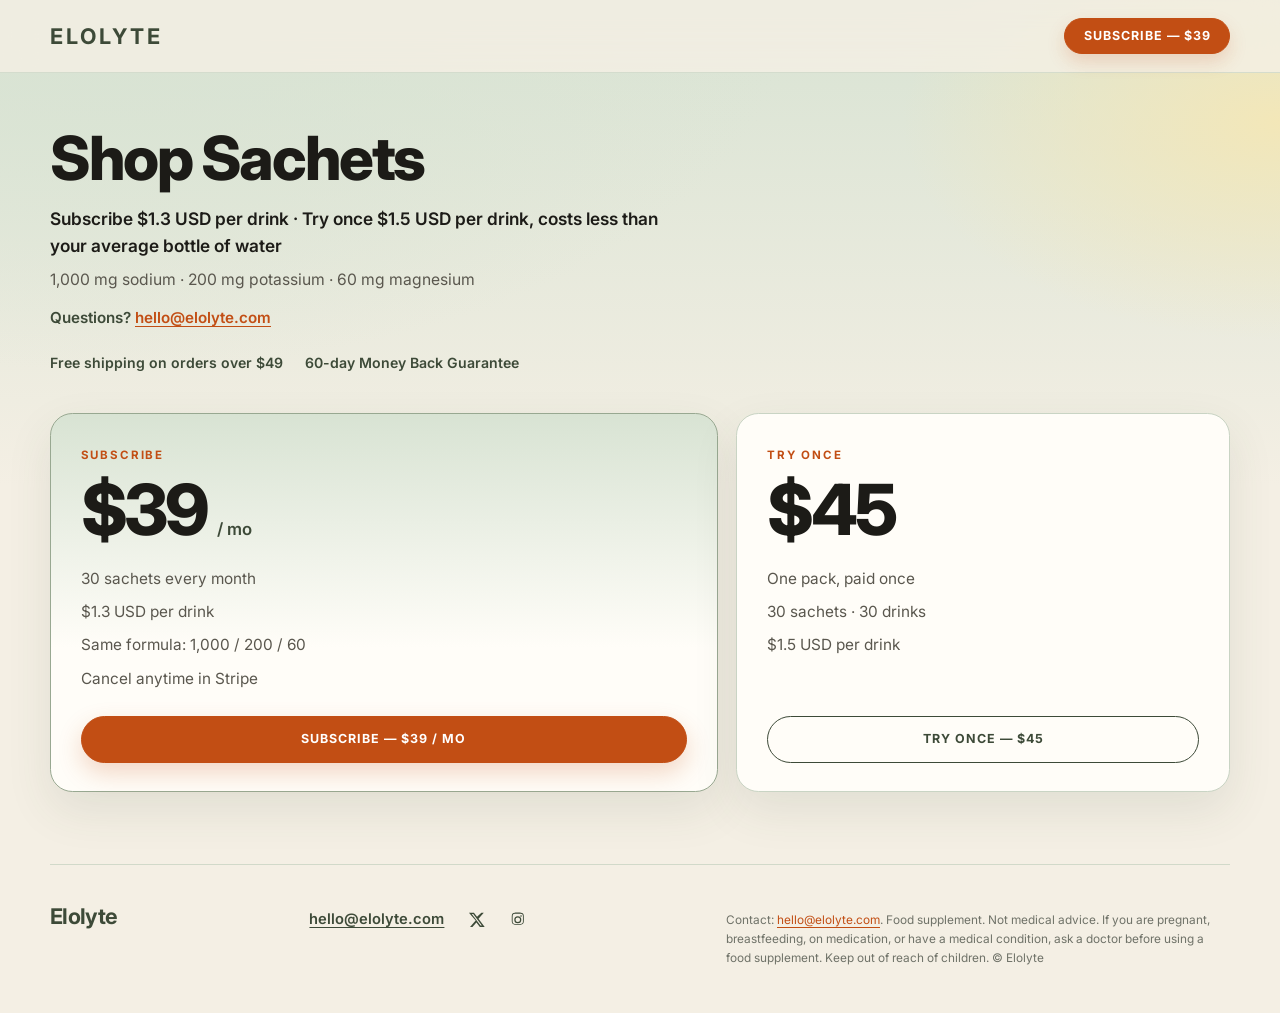
==== commit eaf79eda: "Use icon-only X and Instagram links in the footer. Replace handle text with accessible inline SVGs. " ====
--- a/shop.html
+++ b/shop.html
@@ -74,8 +74,17 @@
     <div class="footer-contact">
       <a href="mailto:hello@elolyte.com">hello@elolyte.com</a>
       <span class="footer-social">
-        <a href="https://x.com/drink_elolyte" rel="noopener noreferrer">X @drink_elolyte</a>
-        <a href="https://www.instagram.com/drink_elolyte/" rel="noopener noreferrer">Instagram @drink_elolyte</a>
+        <a class="social-icon" href="https://x.com/drink_elolyte" rel="noopener noreferrer" aria-label="Elolyte on X">
+          <svg viewBox="0 0 24 24" aria-hidden="true" focusable="false">
+            <path fill="currentColor" d="M18.244 2.25h3.308l-7.227 8.26 8.502 11.24H16.17l-4.714-6.231-5.401 6.231H2.744l7.727-8.837L1.254 2.25H8.08l4.253 5.622L18.244 2.25zm-1.161 17.52h1.833L7.084 4.126H5.117L17.083 19.77z"/>
+          </svg>
+        </a>
+        <a class="social-icon" href="https://www.instagram.com/drink_elolyte/" rel="noopener noreferrer" aria-label="Elolyte on Instagram">
+          <svg viewBox="0 0 24 24" aria-hidden="true" focusable="false">
+            <path fill="currentColor" d="M12 7.2A4.8 4.8 0 1 0 12 16.8 4.8 4.8 0 0 0 12 7.2zm0 7.92A3.12 3.12 0 1 1 12 8.88a3.12 3.12 0 0 1 0 6.24zM17.52 6.84a1.12 1.12 0 1 1-2.24 0 1.12 1.12 0 0 1 2.24 0Z"/>
+            <path fill="currentColor" fill-rule="evenodd" d="M12 2.16c-2.67 0-3.01.01-4.06.06-2.73.12-4 1.4-4.13 4.13C3.76 7.4 3.75 7.74 3.75 10.41s.01 3.01.06 4.06c.12 2.72 1.4 4 4.13 4.13 1.05.05 1.39.06 4.06.06s3.01-.01 4.06-.06c2.73-.12 4-1.4 4.13-4.13.05-1.05.06-1.39.06-4.06s-.01-3.01-.06-4.06c-.12-2.72-1.4-4-4.13-4.13-1.05-.05-1.39-.06-4.06-.06Zm0 1.62c2.62 0 2.93.01 3.97.06 1.99.09 2.91 1.04 3 3 .05 1.03.06 1.34.06 3.97s-.01 2.93-.06 3.97c-.09 1.96-1.01 2.91-3 3-1.03.05-1.34.06-3.97.06s-2.93-.01-3.97-.06c-1.99-.09-2.91-1.04-3-3-.05-1.03-.06-1.34-.06-3.97s.01-2.93.06-3.97c.09-1.96 1.01-2.91 3-3 1.04-.05 1.35-.06 3.97-.06Z" clip-rule="evenodd"/>
+          </svg>
+        </a>
       </span>
     </div>
     <p class="fineprint">Contact: <a href="mailto:hello@elolyte.com">hello@elolyte.com</a>. Food supplement. Not medical advice. If you are pregnant, breastfeeding, on medication, or have a medical condition, ask a doctor before using a food supplement. Keep out of reach of children. © Elolyte</p>
--- a/styles.css
+++ b/styles.css
@@ -336,7 +336,7 @@
 .footer-contact {
   display: flex;
   flex-wrap: wrap;
-  align-items: baseline;
+  align-items: center;
   gap: 0.35rem 1.05rem;
   font-size: 0.92rem;
   font-weight: 600;
@@ -344,9 +344,28 @@
 
 .footer-social {
   display: flex;
-  flex-wrap: wrap;
-  gap: 0.7rem 1rem;
-}
+  align-items: center;
+  gap: 0.55rem;
+}
+
+.social-icon {
+  display: inline-flex;
+  align-items: center;
+  justify-content: center;
+  width: 2rem;
+  height: 2rem;
+  color: var(--olive);
+  text-decoration: none;
+  border-radius: 999px;
+}
+
+.social-icon svg {
+  width: 1.1rem;
+  height: 1.1rem;
+  display: block;
+}
+
+.social-icon:hover { color: var(--ink); background: color-mix(in srgb, var(--sage-wash) 70%, transparent); }
 
 footer a { color: var(--olive); text-underline-offset: 3px; }
 footer a:hover { color: var(--ink); }
